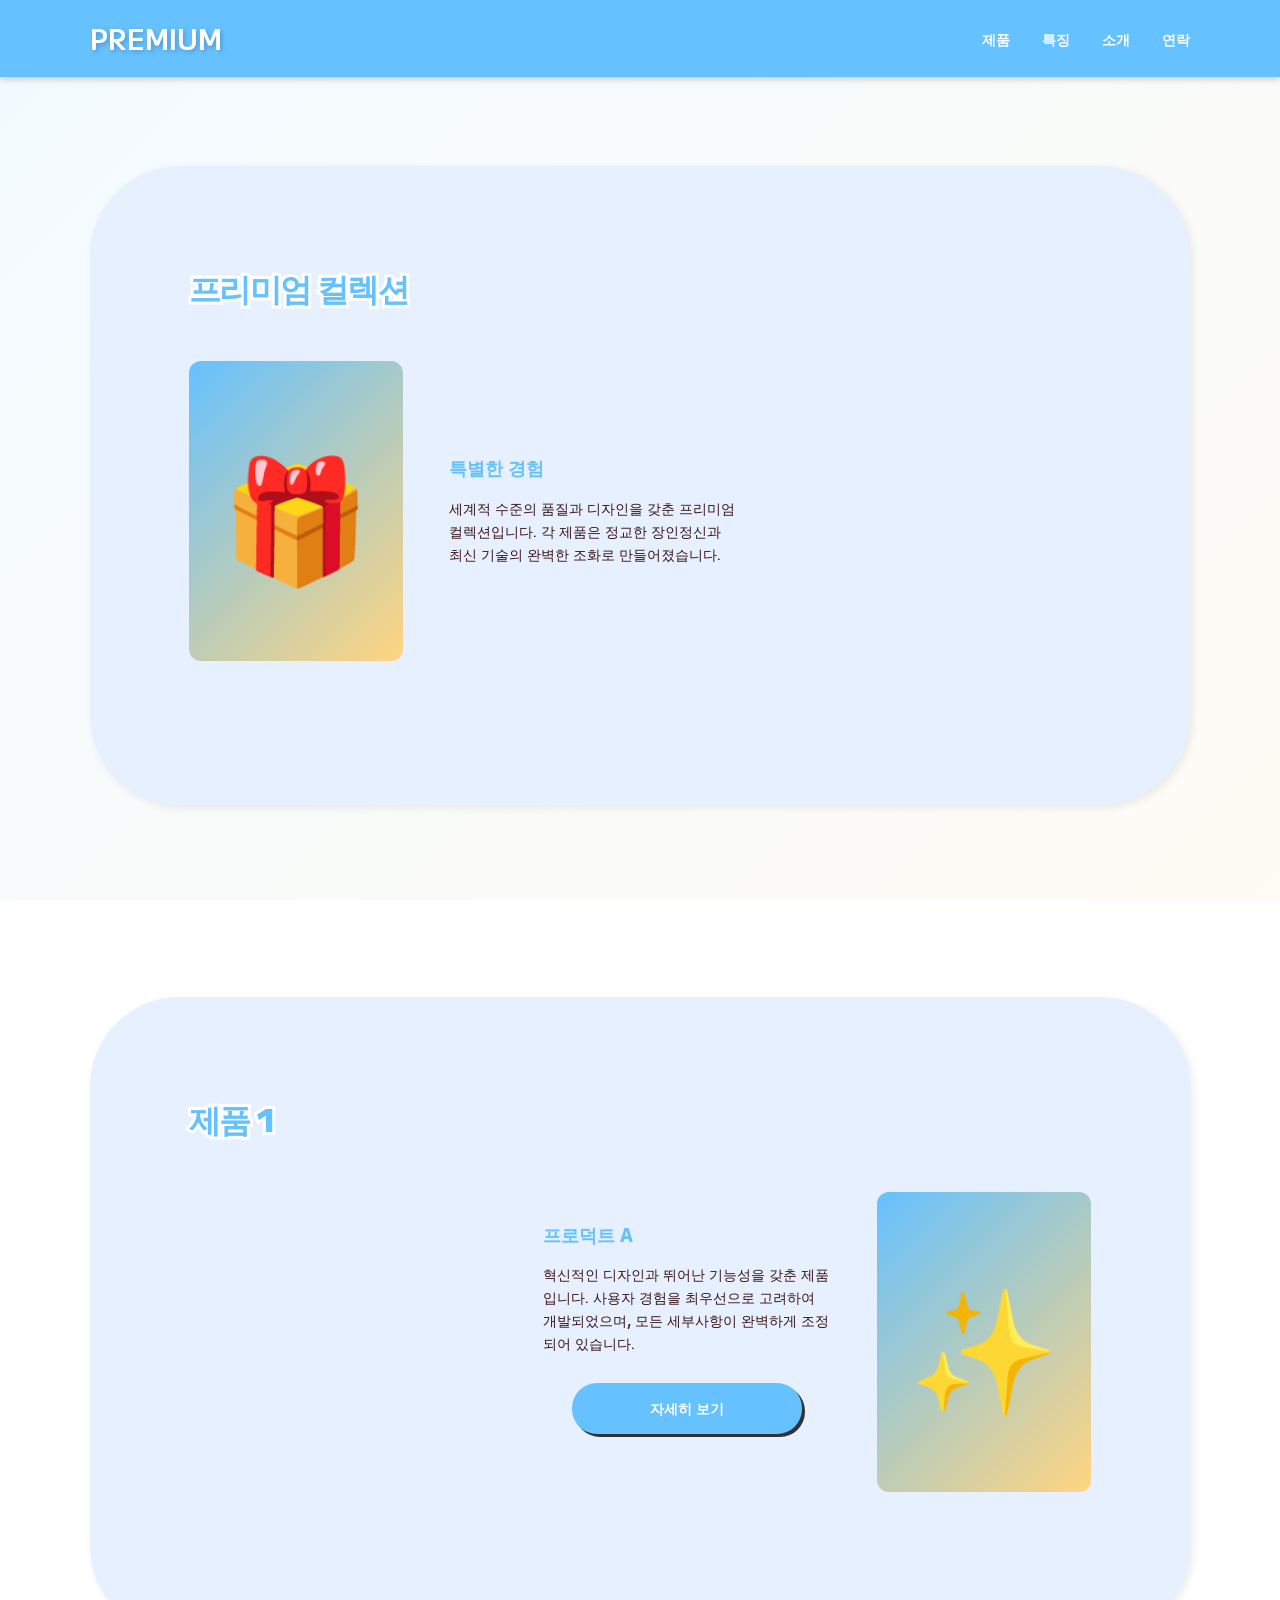
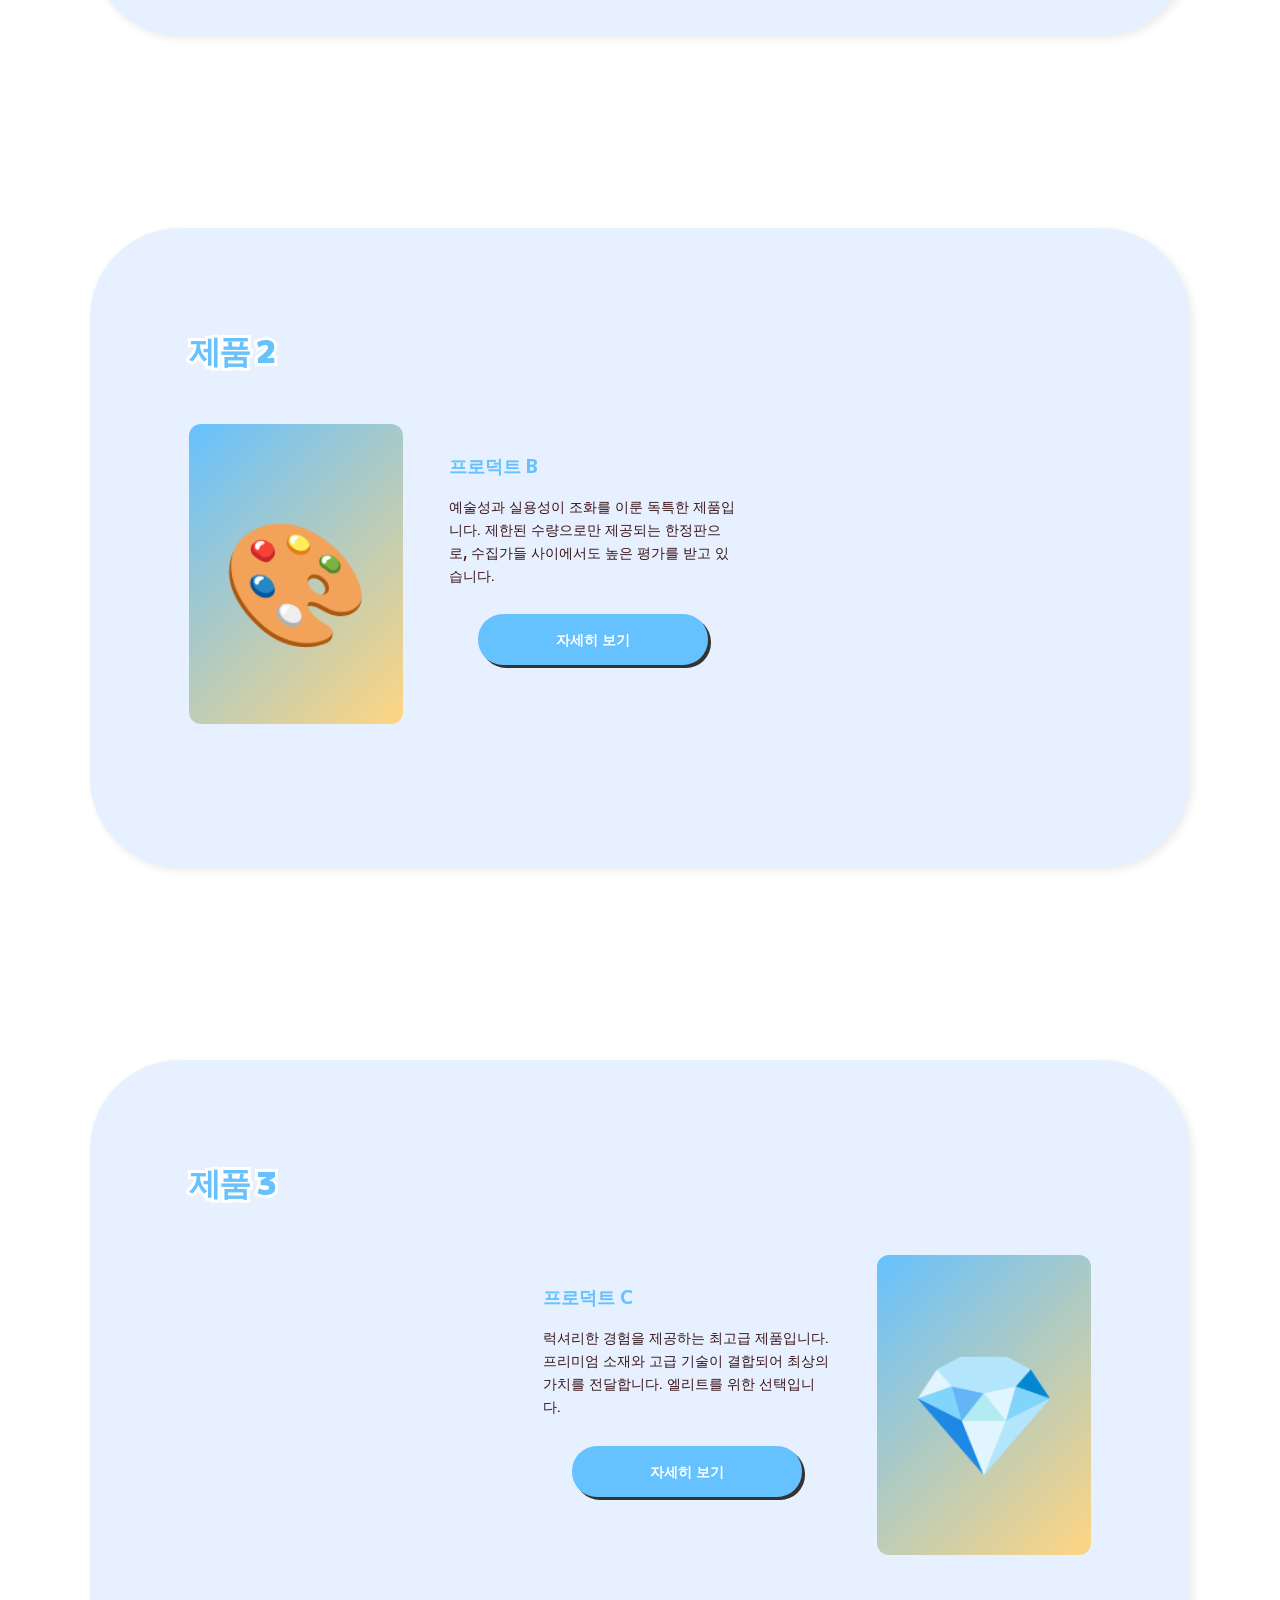
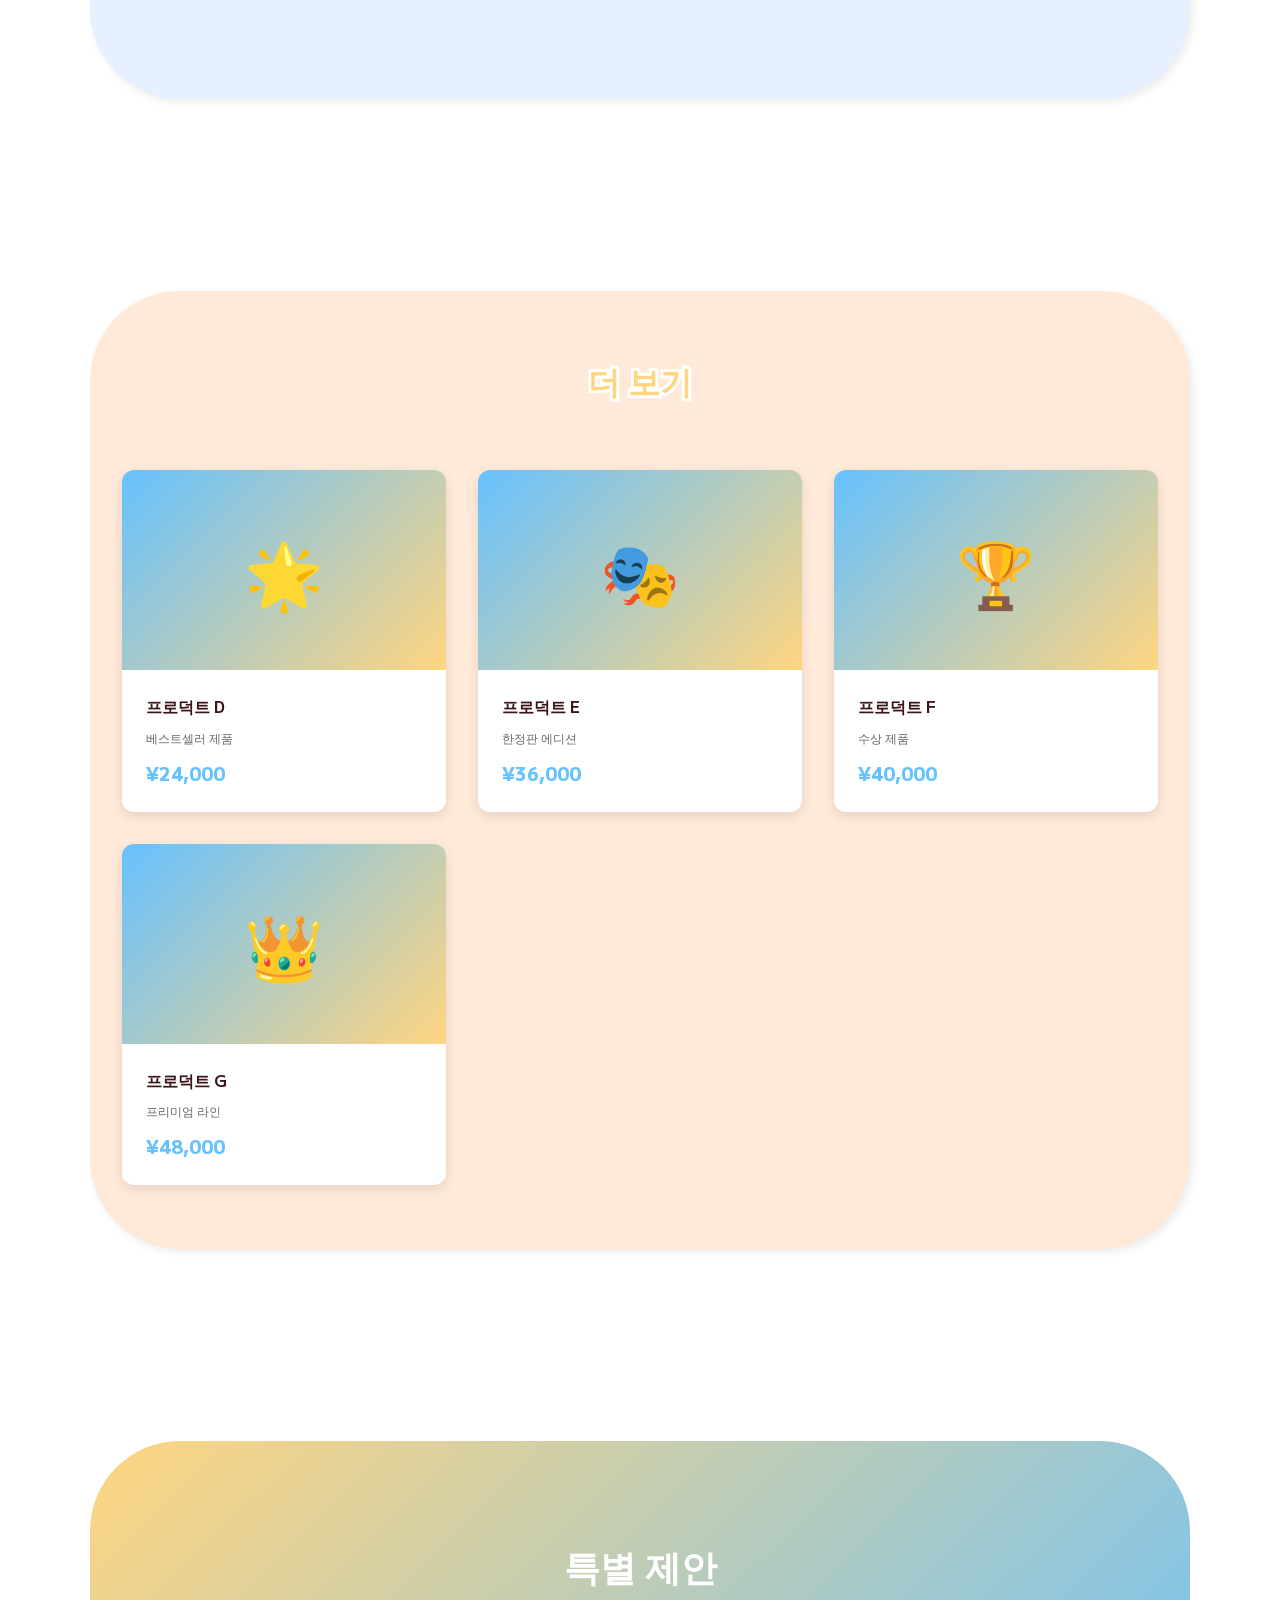
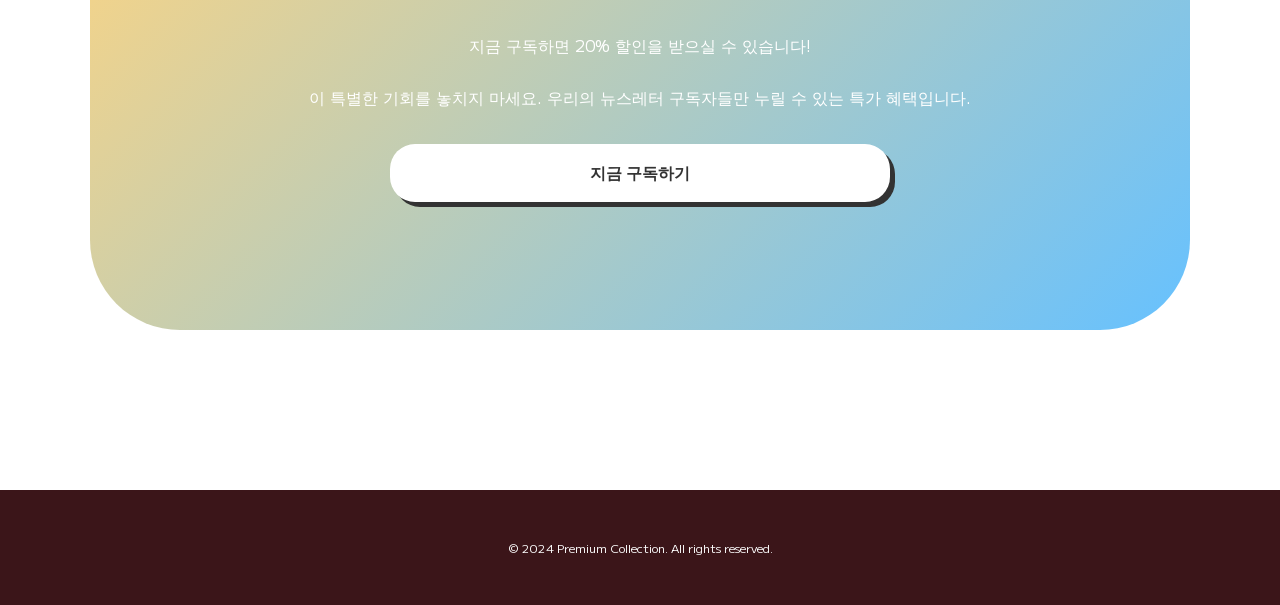
==== v2/index.html @ 31903957 "fix: v3" ====
<!doctype html>
<html lang="ko">
  <head>
    <meta charset="UTF-8" />
    <meta name="viewport" content="width=device-width, initial-scale=1.0" />
    <title>Premium Collection</title>
    <style>
      @import url("https://fonts.googleapis.com/css2?family=M+PLUS+1:wght@100..900&display=swap");

      * {
        box-sizing: border-box;
        margin: 0;
        padding: 0;
      }

      html {
        overflow-x: hidden;
      }

      body {
        font-family: "M PLUS 1", -apple-system, BlinkMacSystemFont, "Segoe UI",
          sans-serif;
        color: #3b1519;
        line-height: 1.6;
      }

      ul {
        margin: 0;
        padding: 0;
      }

      li {
        list-style-type: none;
      }

      a {
        text-decoration: none;
        color: inherit;
      }

      img {
        vertical-align: bottom;
        border: none;
        max-width: 100%;
      }

      h1,
      h2,
      h3,
      h4,
      h5,
      h6,
      p {
        margin: 0;
      }

      .sp_only {
        display: none;
      }

      .wrapper {
        text-align: center;
        position: relative;
        overflow: hidden;
      }

      .flex {
        display: flex;
      }

      .flex_reverse {
        flex-direction: row-reverse;
      }

      .flex_center {
        justify-content: center;
      }

      .flex_between {
        justify-content: space-between;
      }

      .flex_end {
        justify-content: flex-end;
      }

      .flex_middle {
        align-items: center;
      }

      .flex_bottom {
        align-items: flex-end;
      }

      .flex_column {
        flex-direction: column;
      }

      .fadeup {
        opacity: 0;
        transform: translateY(30px);
        transition: 300ms;
      }

      .fadeup.active {
        opacity: 1;
        transform: translateY(0);
      }

      /* Header */
      header {
        position: fixed;
        top: 0;
        left: 0;
        z-index: 10;
        width: 100%;
        background-color: #66c1ff;
        box-shadow: 0 3px 6px rgba(0, 0, 0, 0.16);
        padding: 1rem 2rem;
      }

      .header_container {
        max-width: 1100px;
        margin: 0 auto;
        display: flex;
        justify-content: space-between;
        align-items: center;
      }

      .header_logo {
        font-size: 28px;
        font-weight: 700;
        color: #fff;
        text-shadow: 2px 2px 4px rgba(0, 0, 0, 0.2);
      }

      .header_menu ul {
        display: flex;
        gap: 2rem;
      }

      .header_menu ul li a {
        color: #fff;
        font-size: 14px;
        font-weight: 600;
        transition: 0.3s;
      }

      .header_menu ul li a:hover {
        opacity: 0.8;
      }

      main {
        position: relative;
        margin-top: 70px;
      }

      main::before {
        content: "";
        position: fixed;
        top: 70px;
        left: 0;
        width: 100%;
        height: calc(100% - 70px);
        background: linear-gradient(135deg, rgba(102, 193, 255, 0.08) 0%, rgba(255, 213, 128, 0.08) 100%);
        z-index: -1;
      }

      /* Section Wrapper */
      .section_wrapper {
        padding: 6em 0;
      }

      .section_container {
        position: relative;
        width: 1100px;
        max-width: 96%;
        margin: 0 auto;
        background-color: #e6f0ff;
        box-shadow: 3px 3px 8px rgba(0, 0, 0, 0.08);
        border-radius: 90px;
      }

      .section_inner {
        position: relative;
        z-index: 2;
        width: 82%;
        margin: 0 auto;
        padding: 6em 0;
      }

      .section_title_text h2 {
        position: relative;
        z-index: 2;
        font-size: 44px;
        font-weight: 900;
        letter-spacing: -0.05em;
        color: #66c1ff;
        -webkit-text-stroke-width: 6px;
        -webkit-text-stroke-color: #fff;
        paint-order: stroke;
        margin-bottom: 1.5em;
      }

      .product_block {
        margin-bottom: 3em;
        display: flex;
        align-items: center;
        gap: 2em;
      }

      .product_block.flex_reverse {
        flex-direction: row-reverse;
      }

      .product_img {
        max-width: 60%;
        flex-shrink: 0;
      }

      .product_img img {
        width: 100%;
        height: auto;
        border-radius: 12px;
        background: linear-gradient(135deg, #66c1ff, #ffd580);
        padding: 2rem;
      }

      .product_text {
        position: relative;
        width: 320px;
        max-width: 35%;
        padding: 0 1em;
        font-size: 14px;
        font-weight: 500;
        line-height: 1.64em;
        text-align: left;
      }

      .product_text h5 {
        margin-bottom: 1em;
        font-size: 18px;
        font-weight: 800;
        color: #66c1ff;
      }

      .link_btn {
        position: relative;
        width: 300px;
        max-width: 80%;
        margin: 2em auto;
      }

      .link_btn::before {
        content: "";
        position: absolute;
        top: 0;
        left: 0;
        width: 100%;
        height: 100%;
        background-color: #333;
        border-radius: 25px;
        transform: translate(3px, 3px);
        z-index: -1;
      }

      .link_btn a {
        position: relative;
        display: flex;
        justify-content: center;
        align-items: center;
        background-color: #66c1ff;
        border-radius: 25px;
        transition: 200ms;
        padding: 1em 2em;
        color: #fff;
        font-weight: 600;
      }

      .link_btn a:hover {
        transform: translate(3px, 3px);
      }

      /* Special Section */
      .special_container {
        position: relative;
        z-index: 2;
        width: 1100px;
        max-width: 96%;
        margin: 0 auto;
        padding: 6em 2em;
        background: linear-gradient(135deg, #ffd580, #66c1ff);
        border-radius: 90px;
        color: #fff;
        text-align: center;
      }

      .special_container h3 {
        font-size: 36px;
        font-weight: 900;
        margin-bottom: 1em;
      }

      .special_container p {
        font-size: 16px;
        margin-bottom: 1.5em;
        line-height: 1.8;
      }

      .bottom_btn {
        position: relative;
        width: 500px;
        max-width: 80%;
        margin: 2em auto;
      }

      .bottom_btn::before {
        content: "";
        position: absolute;
        top: 0;
        left: 0;
        width: 100%;
        height: 100%;
        background-color: #333;
        border-radius: 25px;
        transform: translate(5px, 5px);
        z-index: -1;
      }

      .bottom_btn a {
        display: flex;
        justify-content: center;
        align-items: center;
        background-color: #fff;
        border-radius: 25px;
        transition: 200ms;
        padding: 1em 2em;
        color: #333;
        font-weight: 600;
      }

      .bottom_btn a:hover {
        transform: translate(5px, 5px);
      }

      /* Grid Product Section */
      .product_grid_container {
        width: 1100px;
        max-width: 96%;
        margin: 0 auto;
        background-color: #ffe9d9;
        box-shadow: 3px 3px 8px rgba(0, 0, 0, 0.08);
        border-radius: 90px;
        padding: 4em 2em;
      }

      .product_grid_title {
        font-size: 44px;
        font-weight: 900;
        color: #ffd580;
        -webkit-text-stroke-width: 6px;
        -webkit-text-stroke-color: #fff;
        paint-order: stroke;
        margin-bottom: 2em;
        text-align: center;
      }

      .product_grid {
        display: grid;
        grid-template-columns: repeat(auto-fit, minmax(280px, 1fr));
        gap: 2em;
      }

      .product_card {
        background: #fff;
        border-radius: 12px;
        overflow: hidden;
        box-shadow: 0 4px 12px rgba(0, 0, 0, 0.1);
        transition: transform 0.3s;
      }

      .product_card:hover {
        transform: translateY(-8px);
      }

      .product_card_image {
        width: 100%;
        height: 200px;
        background: linear-gradient(135deg, #66c1ff, #ffd580);
        display: flex;
        align-items: center;
        justify-content: center;
        font-size: 64px;
      }

      .product_card_info {
        padding: 1.5em;
      }

      .product_card_name {
        font-size: 16px;
        font-weight: 700;
        margin-bottom: 0.5em;
        color: #3b1519;
      }

      .product_card_desc {
        font-size: 12px;
        color: #666;
        margin-bottom: 1em;
      }

      .product_card_price {
        font-size: 18px;
        font-weight: 800;
        color: #66c1ff;
      }

      /* Footer */
      footer {
        background-color: #3b1519;
        color: #fff;
        padding: 3em 2em;
        margin-top: 4em;
      }

      .footer_content {
        max-width: 1100px;
        margin: 0 auto;
        text-align: center;
        font-size: 12px;
      }

      /* Responsive */
      @media screen and (max-width: 1420px) {
        .section_title_text h2 {
          font-size: 32px;
        }

        .product_grid_title {
          font-size: 32px;
        }
      }

      @media screen and (max-width: 767px) {
        .pc_only {
          display: none !important;
        }

        .sp_only {
          display: block !important;
        }

        header {
          padding: 1rem;
        }

        .header_menu ul {
          gap: 1rem;
          font-size: 12px;
        }

        main {
          margin-top: 60px;
        }

        main::before {
          top: 60px;
          height: calc(100% - 60px);
        }

        .section_wrapper {
          padding: 3em 0;
        }

        .section_container,
        .product_grid_container,
        .special_container {
          width: 98%;
          padding: 3em 1.5em;
          border-radius: 40px;
        }

        .section_inner {
          width: 90%;
          padding: 3em 0;
        }

        .section_title_text h2,
        .product_grid_title {
          font-size: 24px;
          -webkit-text-stroke-width: 3px;
        }

        .product_block {
          flex-direction: column;
          gap: 1.5em;
        }

        .product_block.flex_reverse {
          flex-direction: column;
        }

        .product_img {
          max-width: 100%;
        }

        .product_text {
          width: 100%;
          max-width: 100%;
          padding: 0;
          text-align: center;
        }

        .link_btn,
        .bottom_btn {
          width: 100%;
          max-width: 100%;
        }

        .product_grid {
          grid-template-columns: repeat(2, 1fr);
          gap: 1em;
        }

        .product_card_image {
          height: 120px;
          font-size: 40px;
        }

        .special_container {
          padding: 3em 1.5em;
        }

        .special_container h3 {
          font-size: 24px;
        }

        .special_container p {
          font-size: 14px;
        }
      }

      @media screen and (max-width: 480px) {
        .product_grid {
          grid-template-columns: 1fr;
        }

        .header_menu {
          display: none;
        }

        .section_container,
        .product_grid_container,
        .special_container {
          border-radius: 30px;
        }

        .link_btn a,
        .bottom_btn a {
          padding: 0.8em 1.5em;
          font-size: 14px;
        }
      }
    </style>
  </head>
  <body>
    <!-- Header -->
    <header>
      <div class="header_container">
        <div class="header_logo">PREMIUM</div>
        <nav class="header_menu pc_only">
          <ul>
            <li><a href="#products">제품</a></li>
            <li><a href="#features">특징</a></li>
            <li><a href="#about">소개</a></li>
            <li><a href="#contact">연락</a></li>
          </ul>
        </nav>
      </div>
    </header>

    <main role="main">
      <!-- Section 1 -->
      <section class="section_wrapper">
        <div class="section_container">
          <div class="section_inner">
            <div class="section_title_text">
              <h2>프리미엄 컬렉션</h2>
            </div>
            <div class="product_block flex">
              <div class="product_img">
                <div style="background: linear-gradient(135deg, #66c1ff, #ffd580); border-radius: 12px; padding: 2rem; height: 300px; display: flex; align-items: center; justify-content: center; font-size: 120px;">
                  🎁
                </div>
              </div>
              <div class="product_text">
                <h5>특별한 경험</h5>
                <p>세계적 수준의 품질과 디자인을 갖춘 프리미엄 컬렉션입니다. 각 제품은 정교한 장인정신과 최신 기술의 완벽한 조화로 만들어졌습니다.</p>
              </div>
            </div>
          </div>
        </div>
      </section>

      <!-- Section 2 -->
      <section class="section_wrapper">
        <div class="section_container">
          <div class="section_inner">
            <div class="section_title_text">
              <h2>제품 1</h2>
            </div>
            <div class="product_block flex_reverse">
              <div class="product_img">
                <div style="background: linear-gradient(135deg, #66c1ff, #ffd580); border-radius: 12px; padding: 2rem; height: 300px; display: flex; align-items: center; justify-content: center; font-size: 120px;">
                  ✨
                </div>
              </div>
              <div class="product_text">
                <h5>프로덕트 A</h5>
                <p>혁신적인 디자인과 뛰어난 기능성을 갖춘 제품입니다. 사용자 경험을 최우선으로 고려하여 개발되었으며, 모든 세부사항이 완벽하게 조정되어 있습니다.</p>
                <div class="link_btn">
                  <a href="#"><span>자세히 보기</span></a>
                </div>
              </div>
            </div>
          </div>
        </div>
      </section>

      <!-- Section 3 -->
      <section class="section_wrapper">
        <div class="section_container">
          <div class="section_inner">
            <div class="section_title_text">
              <h2>제품 2</h2>
            </div>
            <div class="product_block flex">
              <div class="product_img">
                <div style="background: linear-gradient(135deg, #66c1ff, #ffd580); border-radius: 12px; padding: 2rem; height: 300px; display: flex; align-items: center; justify-content: center; font-size: 120px;">
                  🎨
                </div>
              </div>
              <div class="product_text">
                <h5>프로덕트 B</h5>
                <p>예술성과 실용성이 조화를 이룬 독특한 제품입니다. 제한된 수량으로만 제공되는 한정판으로, 수집가들 사이에서도 높은 평가를 받고 있습니다.</p>
                <div class="link_btn">
                  <a href="#"><span>자세히 보기</span></a>
                </div>
              </div>
            </div>
          </div>
        </div>
      </section>

      <!-- Section 4 -->
      <section class="section_wrapper">
        <div class="section_container">
          <div class="section_inner">
            <div class="section_title_text">
              <h2>제품 3</h2>
            </div>
            <div class="product_block flex_reverse">
              <div class="product_img">
                <div style="background: linear-gradient(135deg, #66c1ff, #ffd580); border-radius: 12px; padding: 2rem; height: 300px; display: flex; align-items: center; justify-content: center; font-size: 120px;">
                  💎
                </div>
              </div>
              <div class="product_text">
                <h5>프로덕트 C</h5>
                <p>럭셔리한 경험을 제공하는 최고급 제품입니다. 프리미엄 소재와 고급 기술이 결합되어 최상의 가치를 전달합니다. 엘리트를 위한 선택입니다.</p>
                <div class="link_btn">
                  <a href="#"><span>자세히 보기</span></a>
                </div>
              </div>
            </div>
          </div>
        </div>
      </section>

      <!-- Product Grid Section -->
      <section class="section_wrapper">
        <div class="product_grid_container">
          <h2 class="product_grid_title">더 보기</h2>
          <div class="product_grid">
            <div class="product_card">
              <div class="product_card_image">🌟</div>
              <div class="product_card_info">
                <div class="product_card_name">프로덕트 D</div>
                <div class="product_card_desc">베스트셀러 제품</div>
                <div class="product_card_price">¥24,000</div>
              </div>
            </div>
            <div class="product_card">
              <div class="product_card_image">🎭</div>
              <div class="product_card_info">
                <div class="product_card_name">프로덕트 E</div>
                <div class="product_card_desc">한정판 에디션</div>
                <div class="product_card_price">¥36,000</div>
              </div>
            </div>
            <div class="product_card">
              <div class="product_card_image">🏆</div>
              <div class="product_card_info">
                <div class="product_card_name">프로덕트 F</div>
                <div class="product_card_desc">수상 제품</div>
                <div class="product_card_price">¥40,000</div>
              </div>
            </div>
            <div class="product_card">
              <div class="product_card_image">👑</div>
              <div class="product_card_info">
                <div class="product_card_name">프로덕트 G</div>
                <div class="product_card_desc">프리미엄 라인</div>
                <div class="product_card_price">¥48,000</div>
              </div>
            </div>
          </div>
        </div>
      </section>

      <!-- Special Section -->
      <section class="section_wrapper">
        <div class="special_container">
          <h3>특별 제안</h3>
          <p>지금 구독하면 20% 할인을 받으실 수 있습니다!</p>
          <p>이 특별한 기회를 놓치지 마세요. 우리의 뉴스레터 구독자들만 누릴 수 있는 특가 혜택입니다.</p>
          <div class="bottom_btn">
            <a href="#"><span>지금 구독하기</span></a>
          </div>
        </div>
      </section>
    </main>

    <!-- Footer -->
    <footer>
      <div class="footer_content">
        <p>&copy; 2024 Premium Collection. All rights reserved.</p>
      </div>
    </footer>
  </body>
</html>
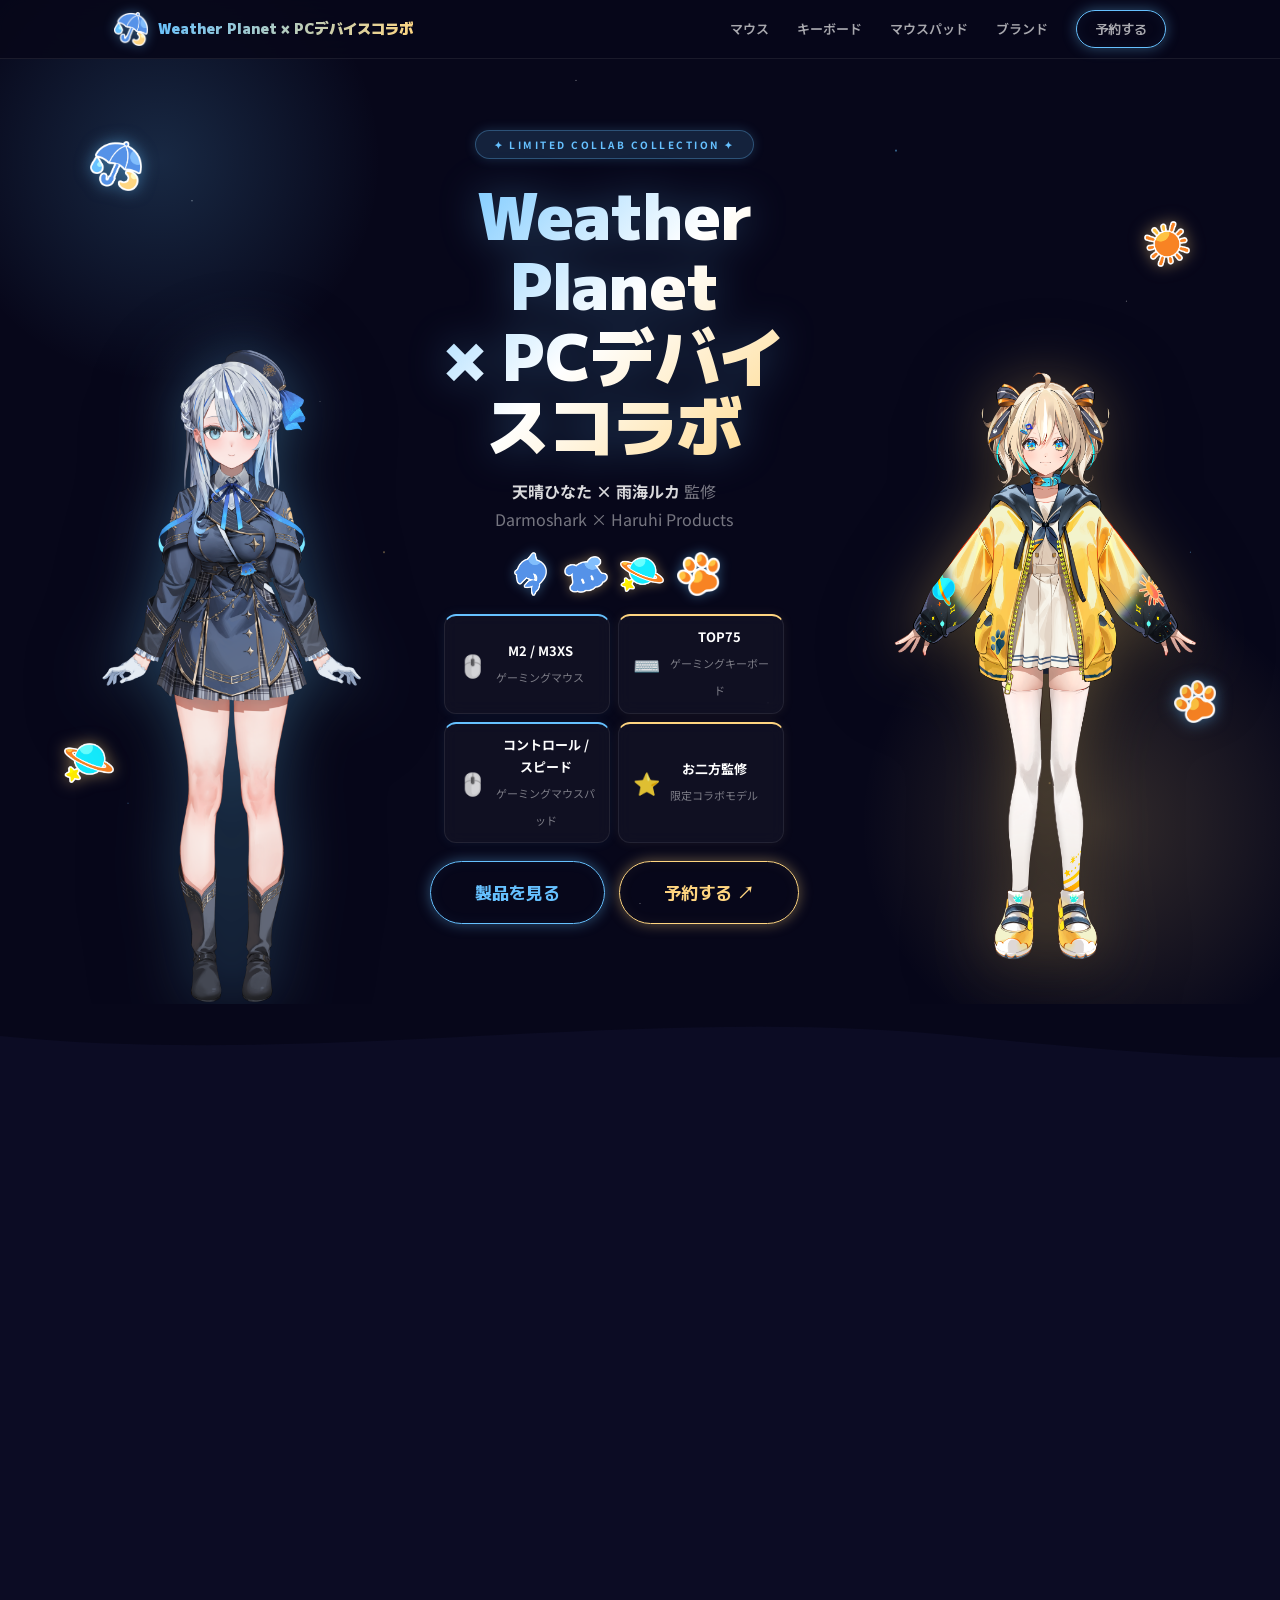
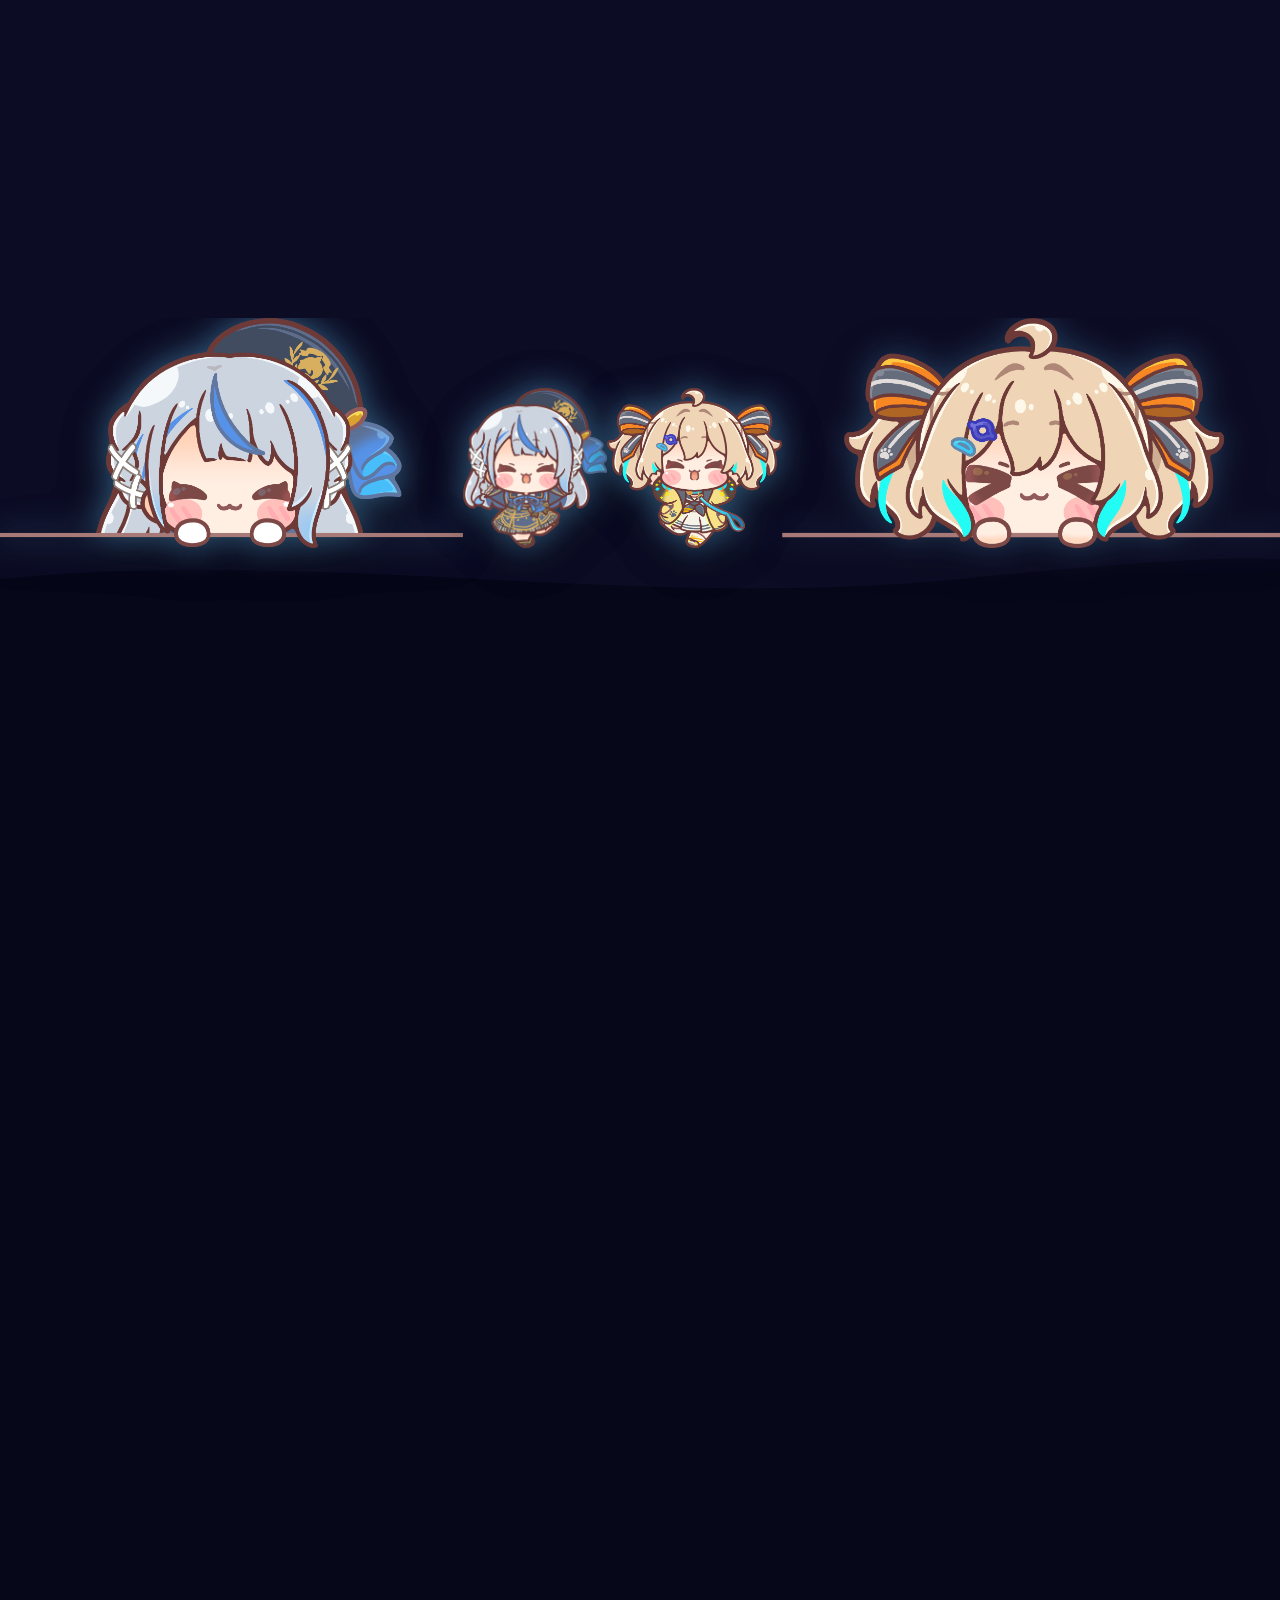
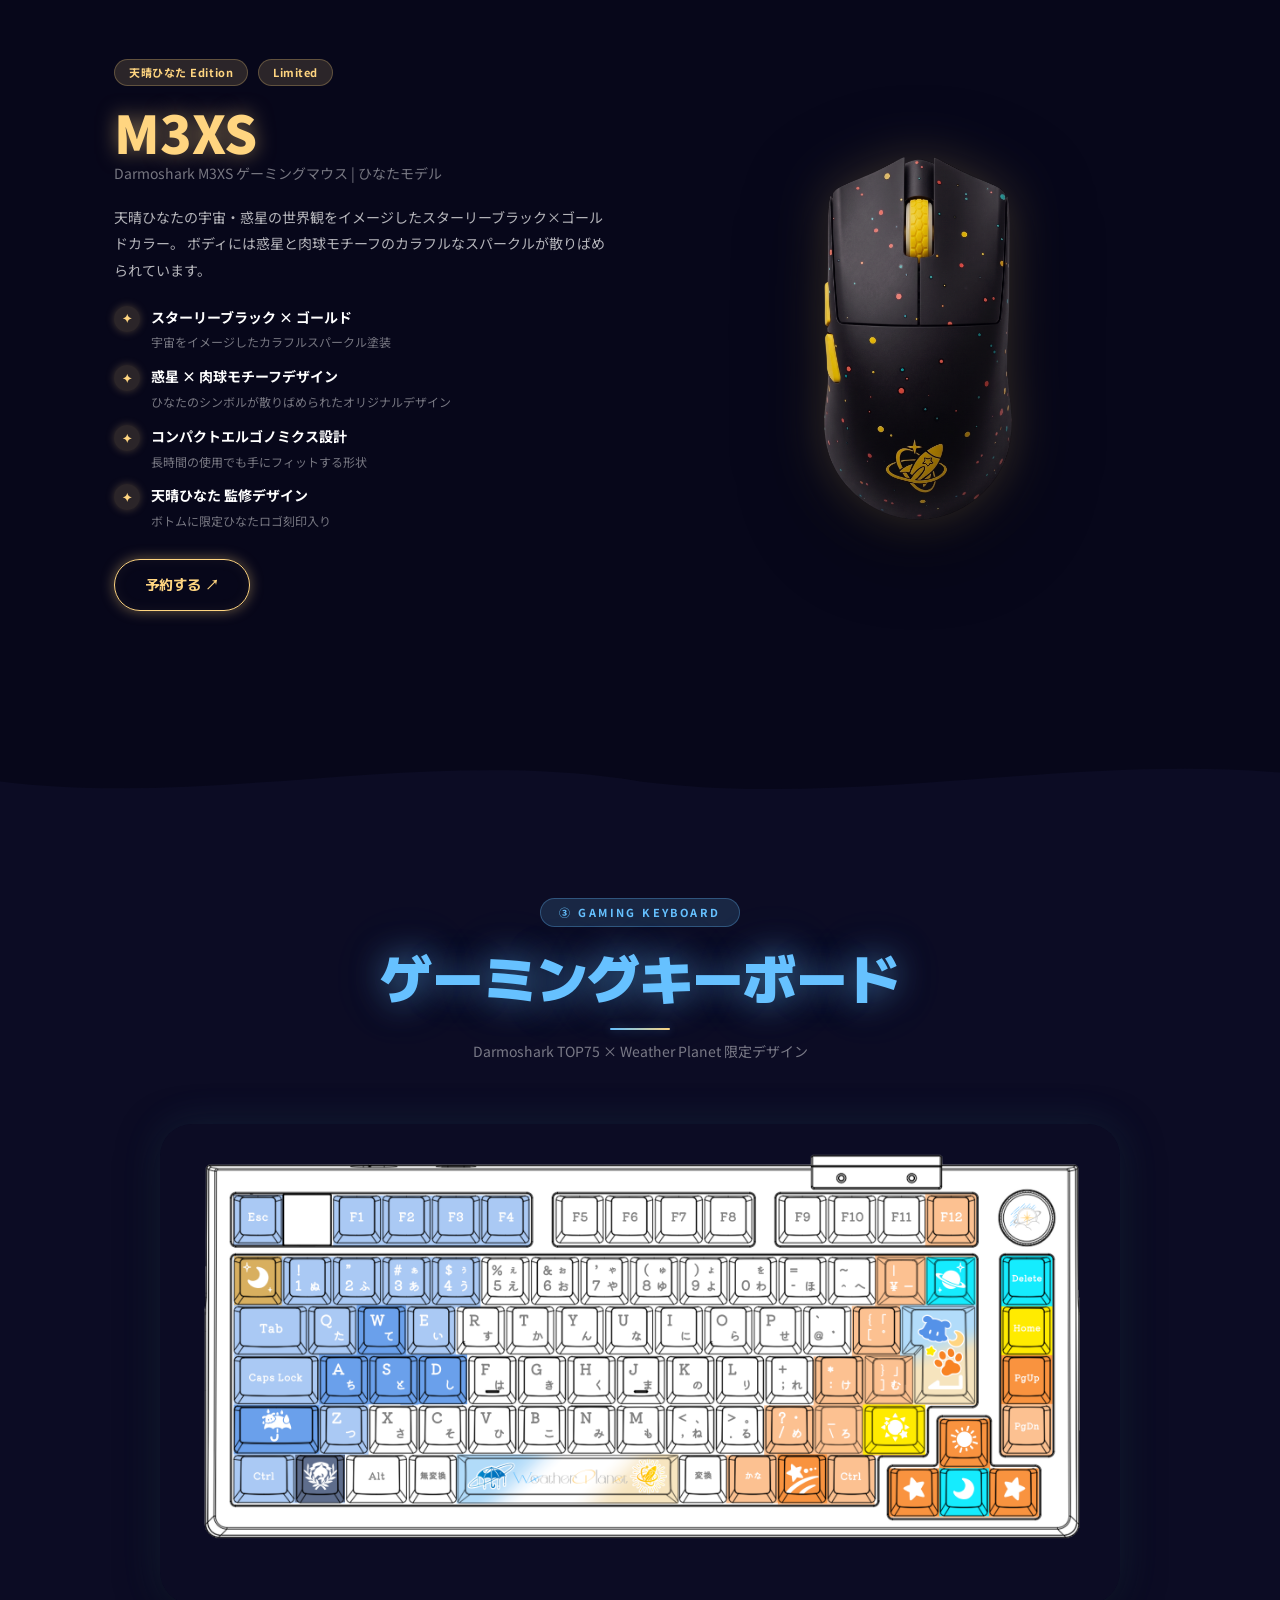
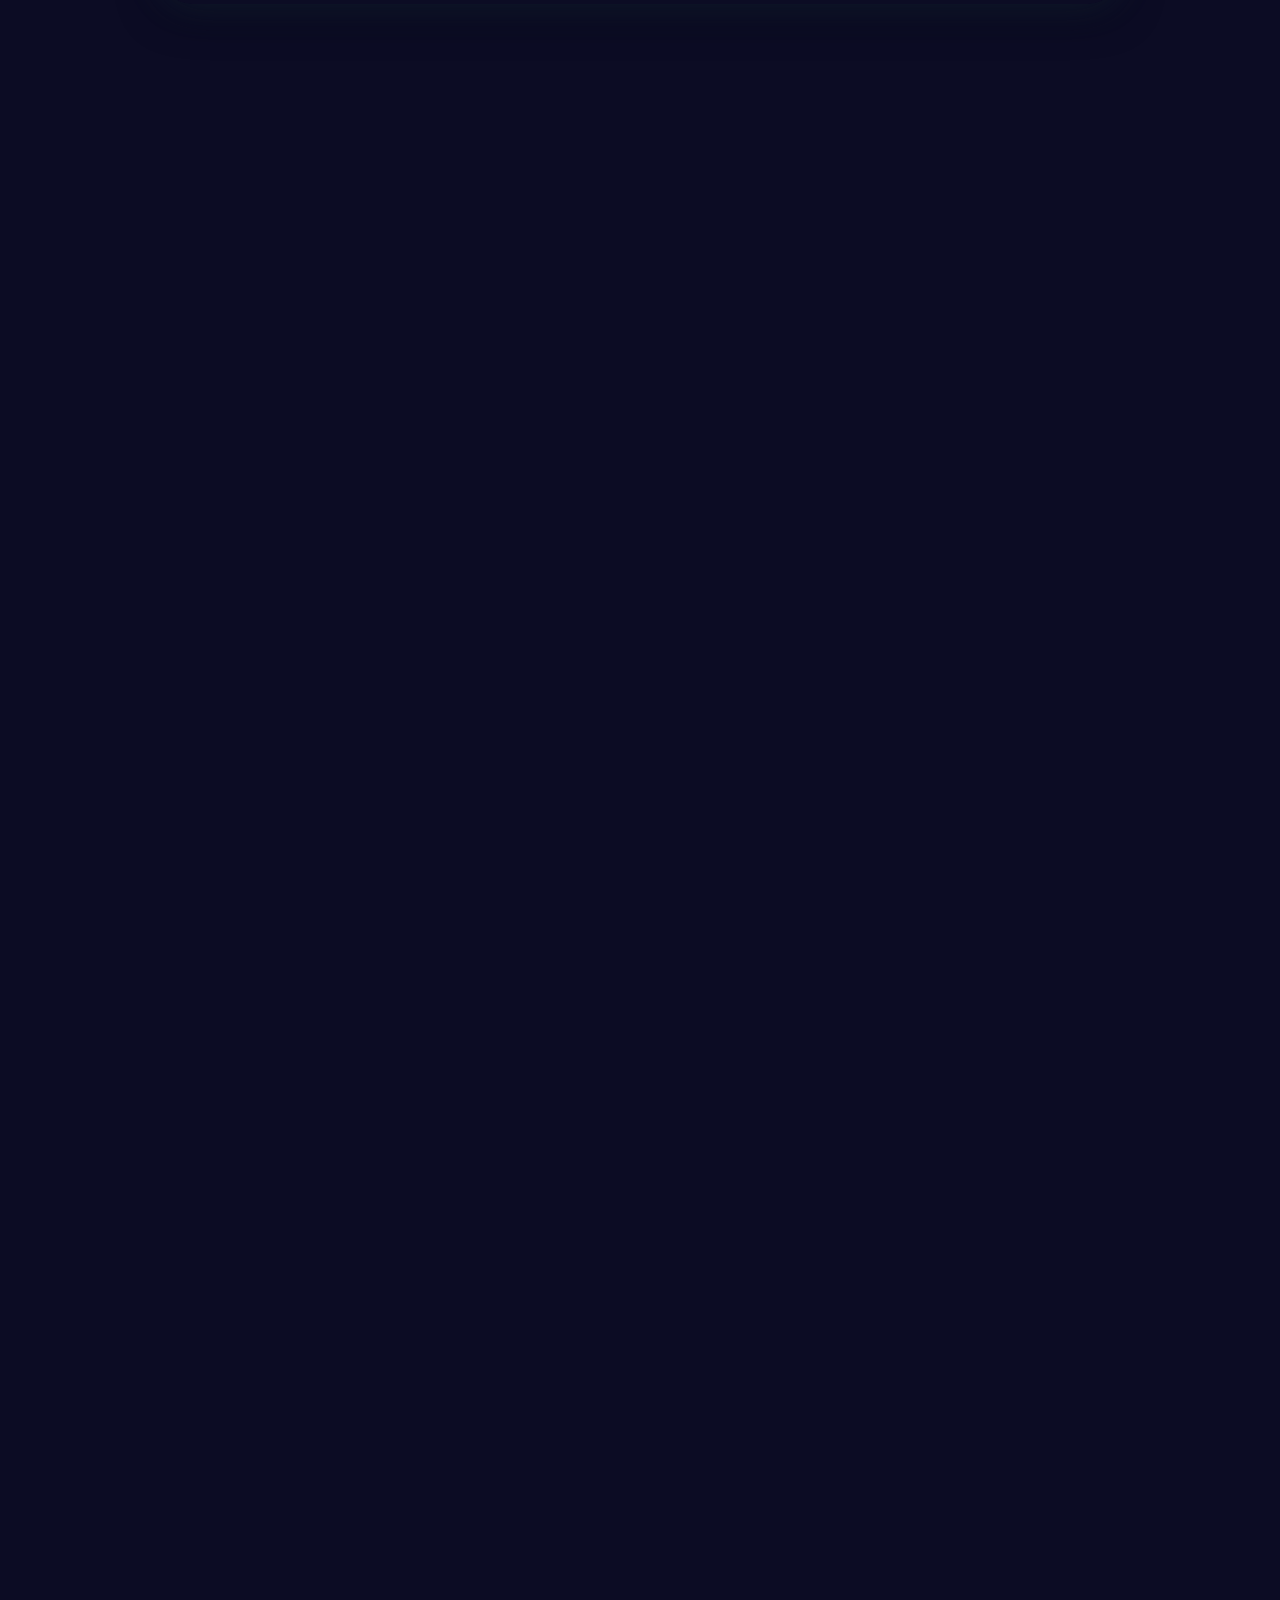
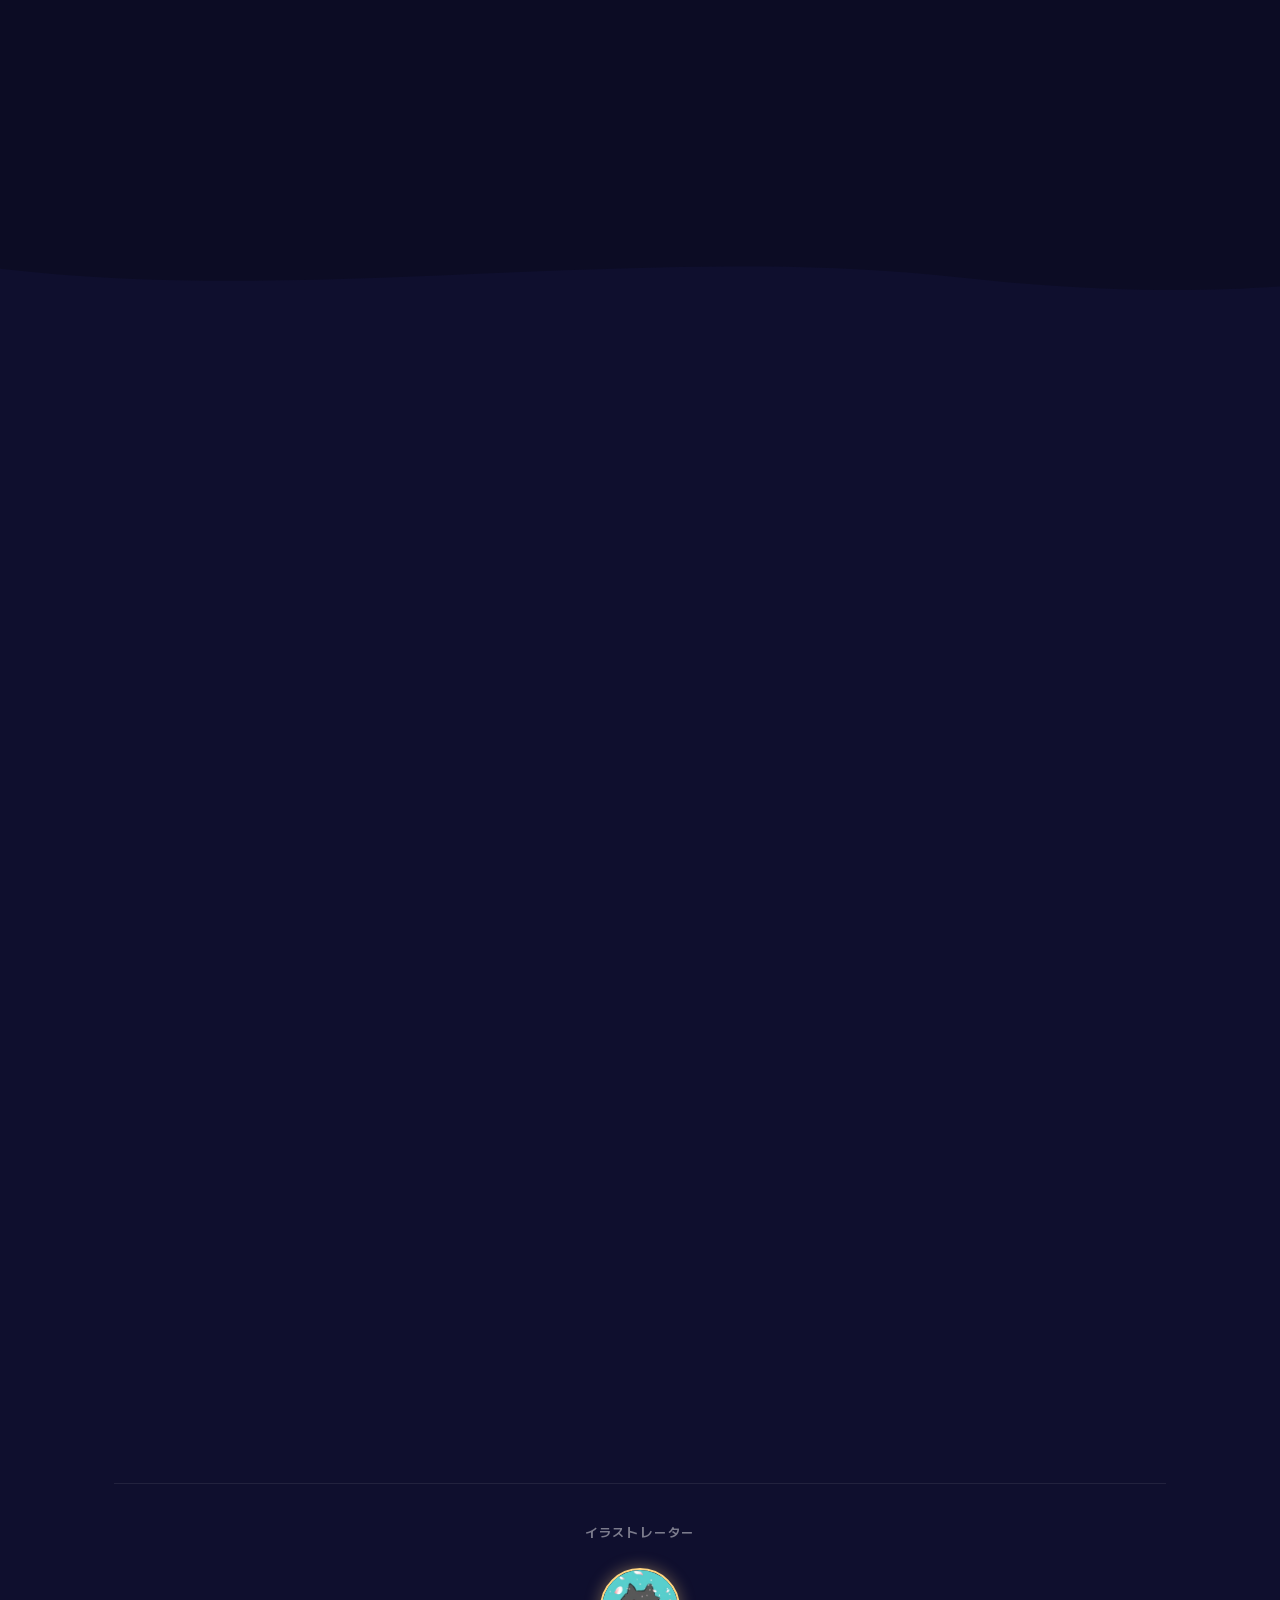
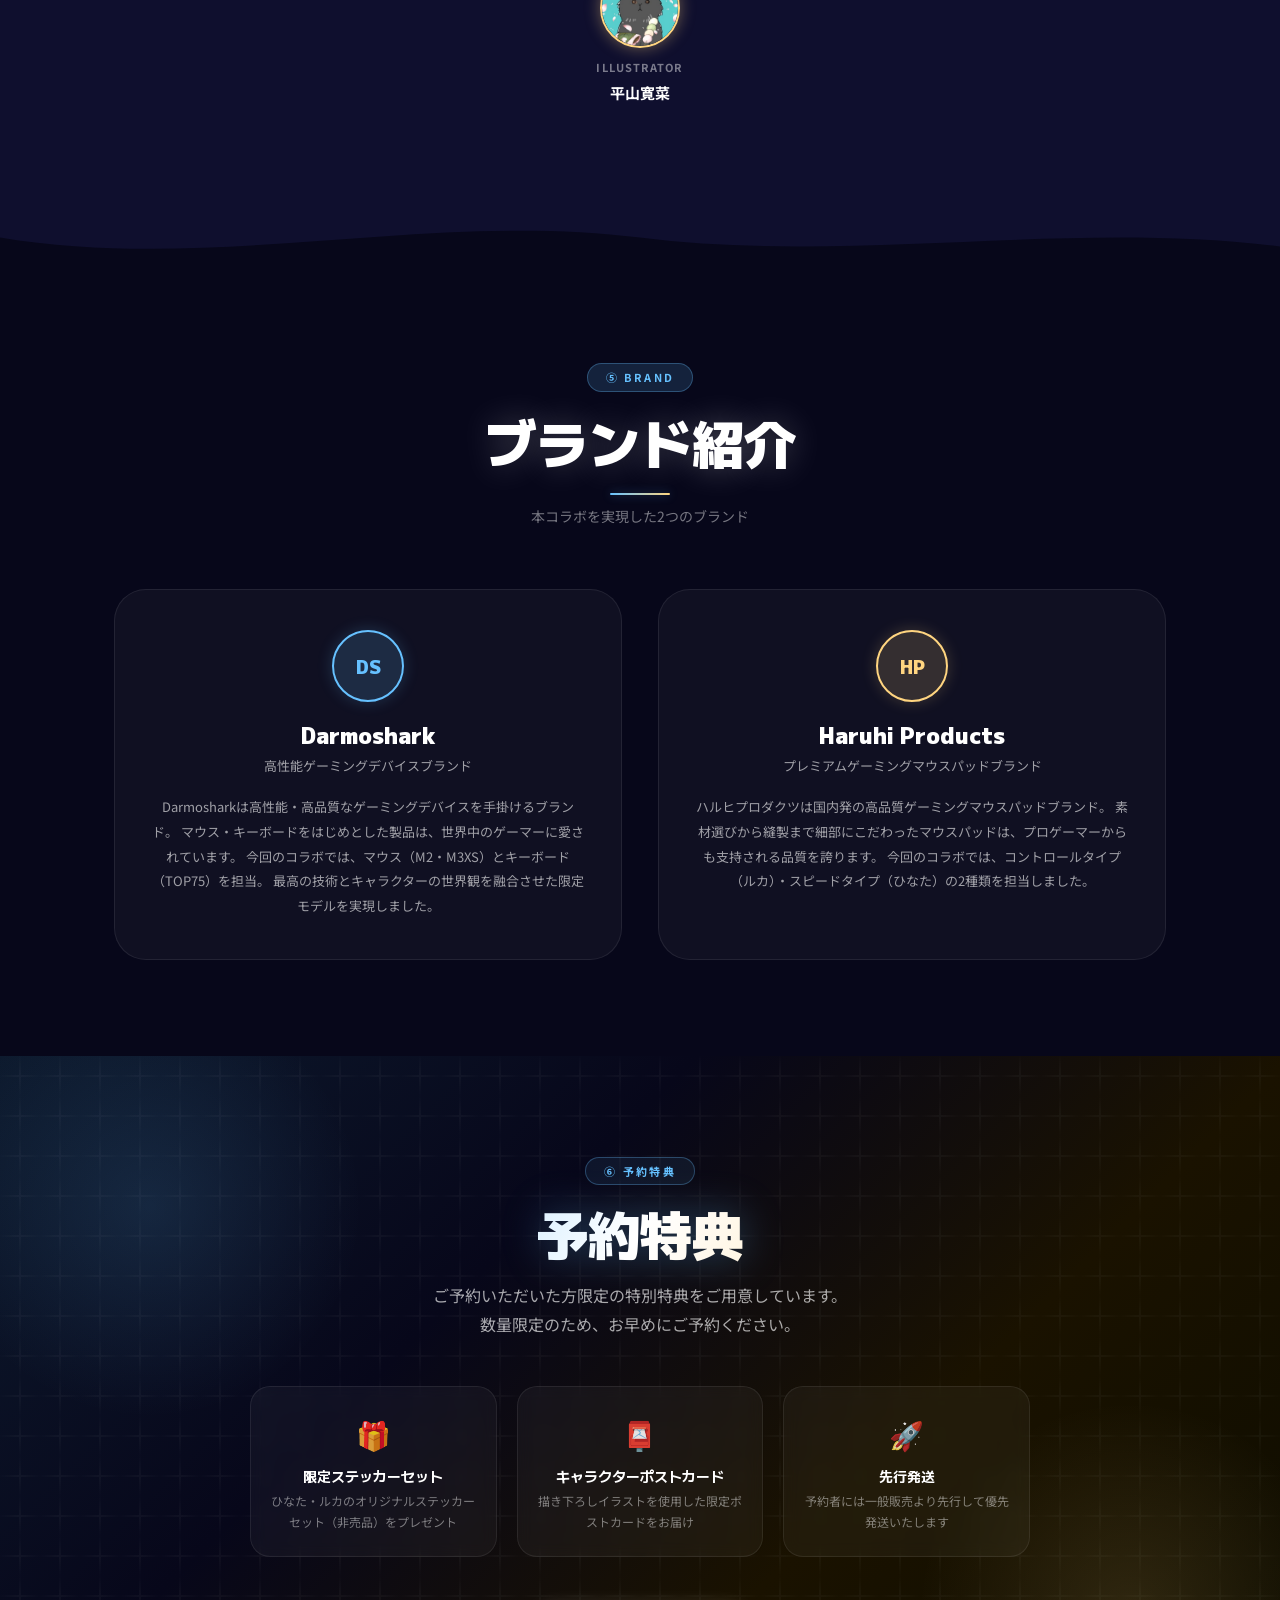
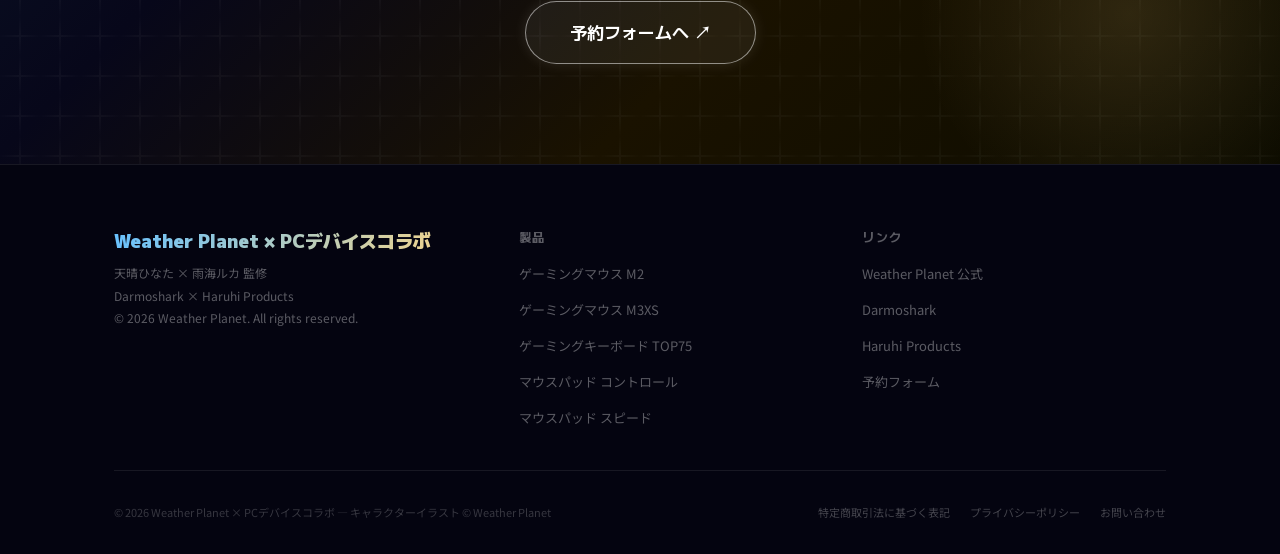
==== commit 2499fc0a: "fix: 파일변경" ====
--- a/v2/index.html
+++ b/v2/index.html
@@ -1,742 +1,1095 @@
 <!doctype html>
-<html lang="ko">
-  <head>
-    <meta charset="UTF-8" />
-    <meta name="viewport" content="width=device-width, initial-scale=1.0" />
-    <title>Premium Collection</title>
-    <style>
-      @import url("https://fonts.googleapis.com/css2?family=M+PLUS+1:wght@100..900&display=swap");
-
-      * {
-        box-sizing: border-box;
-        margin: 0;
-        padding: 0;
-      }
-
-      html {
-        overflow-x: hidden;
-      }
-
-      body {
-        font-family: "M PLUS 1", -apple-system, BlinkMacSystemFont, "Segoe UI",
-          sans-serif;
-        color: #3b1519;
-        line-height: 1.6;
-      }
-
-      ul {
-        margin: 0;
-        padding: 0;
-      }
-
-      li {
-        list-style-type: none;
-      }
-
-      a {
-        text-decoration: none;
-        color: inherit;
-      }
-
-      img {
-        vertical-align: bottom;
-        border: none;
-        max-width: 100%;
-      }
-
-      h1,
-      h2,
-      h3,
-      h4,
-      h5,
-      h6,
-      p {
-        margin: 0;
-      }
-
-      .sp_only {
-        display: none;
-      }
-
-      .wrapper {
-        text-align: center;
-        position: relative;
-        overflow: hidden;
-      }
-
-      .flex {
-        display: flex;
-      }
-
-      .flex_reverse {
-        flex-direction: row-reverse;
-      }
-
-      .flex_center {
-        justify-content: center;
-      }
-
-      .flex_between {
-        justify-content: space-between;
-      }
-
-      .flex_end {
-        justify-content: flex-end;
-      }
-
-      .flex_middle {
-        align-items: center;
-      }
-
-      .flex_bottom {
-        align-items: flex-end;
-      }
-
-      .flex_column {
-        flex-direction: column;
-      }
-
-      .fadeup {
-        opacity: 0;
-        transform: translateY(30px);
-        transition: 300ms;
-      }
-
-      .fadeup.active {
-        opacity: 1;
-        transform: translateY(0);
-      }
-
-      /* Header */
-      header {
-        position: fixed;
-        top: 0;
-        left: 0;
-        z-index: 10;
-        width: 100%;
-        background-color: #66c1ff;
-        box-shadow: 0 3px 6px rgba(0, 0, 0, 0.16);
-        padding: 1rem 2rem;
-      }
-
-      .header_container {
-        max-width: 1100px;
-        margin: 0 auto;
-        display: flex;
-        justify-content: space-between;
-        align-items: center;
-      }
-
-      .header_logo {
-        font-size: 28px;
-        font-weight: 700;
-        color: #fff;
-        text-shadow: 2px 2px 4px rgba(0, 0, 0, 0.2);
-      }
-
-      .header_menu ul {
-        display: flex;
-        gap: 2rem;
-      }
-
-      .header_menu ul li a {
-        color: #fff;
-        font-size: 14px;
-        font-weight: 600;
-        transition: 0.3s;
-      }
-
-      .header_menu ul li a:hover {
-        opacity: 0.8;
-      }
-
-      main {
-        position: relative;
-        margin-top: 70px;
-      }
-
-      main::before {
-        content: "";
-        position: fixed;
-        top: 70px;
-        left: 0;
-        width: 100%;
-        height: calc(100% - 70px);
-        background: linear-gradient(135deg, rgba(102, 193, 255, 0.08) 0%, rgba(255, 213, 128, 0.08) 100%);
-        z-index: -1;
-      }
-
-      /* Section Wrapper */
-      .section_wrapper {
-        padding: 6em 0;
-      }
-
-      .section_container {
-        position: relative;
-        width: 1100px;
-        max-width: 96%;
-        margin: 0 auto;
-        background-color: #e6f0ff;
-        box-shadow: 3px 3px 8px rgba(0, 0, 0, 0.08);
-        border-radius: 90px;
-      }
-
-      .section_inner {
-        position: relative;
-        z-index: 2;
-        width: 82%;
-        margin: 0 auto;
-        padding: 6em 0;
-      }
-
-      .section_title_text h2 {
-        position: relative;
-        z-index: 2;
-        font-size: 44px;
-        font-weight: 900;
-        letter-spacing: -0.05em;
-        color: #66c1ff;
-        -webkit-text-stroke-width: 6px;
-        -webkit-text-stroke-color: #fff;
-        paint-order: stroke;
-        margin-bottom: 1.5em;
-      }
-
-      .product_block {
-        margin-bottom: 3em;
-        display: flex;
-        align-items: center;
-        gap: 2em;
-      }
-
-      .product_block.flex_reverse {
-        flex-direction: row-reverse;
-      }
-
-      .product_img {
-        max-width: 60%;
-        flex-shrink: 0;
-      }
-
-      .product_img img {
-        width: 100%;
-        height: auto;
-        border-radius: 12px;
-        background: linear-gradient(135deg, #66c1ff, #ffd580);
-        padding: 2rem;
-      }
-
-      .product_text {
-        position: relative;
-        width: 320px;
-        max-width: 35%;
-        padding: 0 1em;
-        font-size: 14px;
-        font-weight: 500;
-        line-height: 1.64em;
-        text-align: left;
-      }
-
-      .product_text h5 {
-        margin-bottom: 1em;
-        font-size: 18px;
-        font-weight: 800;
-        color: #66c1ff;
-      }
-
-      .link_btn {
-        position: relative;
-        width: 300px;
-        max-width: 80%;
-        margin: 2em auto;
-      }
-
-      .link_btn::before {
-        content: "";
-        position: absolute;
-        top: 0;
-        left: 0;
-        width: 100%;
-        height: 100%;
-        background-color: #333;
-        border-radius: 25px;
-        transform: translate(3px, 3px);
-        z-index: -1;
-      }
-
-      .link_btn a {
-        position: relative;
-        display: flex;
-        justify-content: center;
-        align-items: center;
-        background-color: #66c1ff;
-        border-radius: 25px;
-        transition: 200ms;
-        padding: 1em 2em;
-        color: #fff;
-        font-weight: 600;
-      }
-
-      .link_btn a:hover {
-        transform: translate(3px, 3px);
-      }
-
-      /* Special Section */
-      .special_container {
-        position: relative;
-        z-index: 2;
-        width: 1100px;
-        max-width: 96%;
-        margin: 0 auto;
-        padding: 6em 2em;
-        background: linear-gradient(135deg, #ffd580, #66c1ff);
-        border-radius: 90px;
-        color: #fff;
-        text-align: center;
-      }
-
-      .special_container h3 {
-        font-size: 36px;
-        font-weight: 900;
-        margin-bottom: 1em;
-      }
-
-      .special_container p {
-        font-size: 16px;
-        margin-bottom: 1.5em;
-        line-height: 1.8;
-      }
-
-      .bottom_btn {
-        position: relative;
-        width: 500px;
-        max-width: 80%;
-        margin: 2em auto;
-      }
-
-      .bottom_btn::before {
-        content: "";
-        position: absolute;
-        top: 0;
-        left: 0;
-        width: 100%;
-        height: 100%;
-        background-color: #333;
-        border-radius: 25px;
-        transform: translate(5px, 5px);
-        z-index: -1;
-      }
-
-      .bottom_btn a {
-        display: flex;
-        justify-content: center;
-        align-items: center;
-        background-color: #fff;
-        border-radius: 25px;
-        transition: 200ms;
-        padding: 1em 2em;
-        color: #333;
-        font-weight: 600;
-      }
-
-      .bottom_btn a:hover {
-        transform: translate(5px, 5px);
-      }
-
-      /* Grid Product Section */
-      .product_grid_container {
-        width: 1100px;
-        max-width: 96%;
-        margin: 0 auto;
-        background-color: #ffe9d9;
-        box-shadow: 3px 3px 8px rgba(0, 0, 0, 0.08);
-        border-radius: 90px;
-        padding: 4em 2em;
-      }
-
-      .product_grid_title {
-        font-size: 44px;
-        font-weight: 900;
-        color: #ffd580;
-        -webkit-text-stroke-width: 6px;
-        -webkit-text-stroke-color: #fff;
-        paint-order: stroke;
-        margin-bottom: 2em;
-        text-align: center;
-      }
-
-      .product_grid {
-        display: grid;
-        grid-template-columns: repeat(auto-fit, minmax(280px, 1fr));
-        gap: 2em;
-      }
-
-      .product_card {
-        background: #fff;
-        border-radius: 12px;
-        overflow: hidden;
-        box-shadow: 0 4px 12px rgba(0, 0, 0, 0.1);
-        transition: transform 0.3s;
-      }
-
-      .product_card:hover {
-        transform: translateY(-8px);
-      }
-
-      .product_card_image {
-        width: 100%;
-        height: 200px;
-        background: linear-gradient(135deg, #66c1ff, #ffd580);
-        display: flex;
-        align-items: center;
-        justify-content: center;
-        font-size: 64px;
-      }
-
-      .product_card_info {
-        padding: 1.5em;
-      }
-
-      .product_card_name {
-        font-size: 16px;
-        font-weight: 700;
-        margin-bottom: 0.5em;
-        color: #3b1519;
-      }
-
-      .product_card_desc {
-        font-size: 12px;
-        color: #666;
-        margin-bottom: 1em;
-      }
-
-      .product_card_price {
-        font-size: 18px;
-        font-weight: 800;
-        color: #66c1ff;
-      }
-
-      /* Footer */
-      footer {
-        background-color: #3b1519;
-        color: #fff;
-        padding: 3em 2em;
-        margin-top: 4em;
-      }
-
-      .footer_content {
-        max-width: 1100px;
-        margin: 0 auto;
-        text-align: center;
-        font-size: 12px;
-      }
-
-      /* Responsive */
-      @media screen and (max-width: 1420px) {
-        .section_title_text h2 {
-          font-size: 32px;
-        }
-
-        .product_grid_title {
-          font-size: 32px;
-        }
-      }
-
-      @media screen and (max-width: 767px) {
-        .pc_only {
-          display: none !important;
-        }
-
-        .sp_only {
-          display: block !important;
-        }
-
-        header {
-          padding: 1rem;
-        }
-
-        .header_menu ul {
-          gap: 1rem;
-          font-size: 12px;
-        }
-
-        main {
-          margin-top: 60px;
-        }
-
-        main::before {
-          top: 60px;
-          height: calc(100% - 60px);
-        }
-
-        .section_wrapper {
-          padding: 3em 0;
-        }
-
-        .section_container,
-        .product_grid_container,
-        .special_container {
-          width: 98%;
-          padding: 3em 1.5em;
-          border-radius: 40px;
-        }
-
-        .section_inner {
-          width: 90%;
-          padding: 3em 0;
-        }
-
-        .section_title_text h2,
-        .product_grid_title {
-          font-size: 24px;
-          -webkit-text-stroke-width: 3px;
-        }
-
-        .product_block {
-          flex-direction: column;
-          gap: 1.5em;
-        }
-
-        .product_block.flex_reverse {
-          flex-direction: column;
-        }
-
-        .product_img {
-          max-width: 100%;
-        }
-
-        .product_text {
-          width: 100%;
-          max-width: 100%;
-          padding: 0;
-          text-align: center;
-        }
-
-        .link_btn,
-        .bottom_btn {
-          width: 100%;
-          max-width: 100%;
-        }
-
-        .product_grid {
-          grid-template-columns: repeat(2, 1fr);
-          gap: 1em;
-        }
-
-        .product_card_image {
-          height: 120px;
-          font-size: 40px;
-        }
-
-        .special_container {
-          padding: 3em 1.5em;
-        }
-
-        .special_container h3 {
-          font-size: 24px;
-        }
-
-        .special_container p {
-          font-size: 14px;
-        }
-      }
-
-      @media screen and (max-width: 480px) {
-        .product_grid {
-          grid-template-columns: 1fr;
-        }
-
-        .header_menu {
-          display: none;
-        }
-
-        .section_container,
-        .product_grid_container,
-        .special_container {
-          border-radius: 30px;
-        }
-
-        .link_btn a,
-        .bottom_btn a {
-          padding: 0.8em 1.5em;
-          font-size: 14px;
-        }
-      }
-    </style>
-  </head>
-  <body>
-    <!-- Header -->
-    <header>
-      <div class="header_container">
-        <div class="header_logo">PREMIUM</div>
-        <nav class="header_menu pc_only">
-          <ul>
-            <li><a href="#products">제품</a></li>
-            <li><a href="#features">특징</a></li>
-            <li><a href="#about">소개</a></li>
-            <li><a href="#contact">연락</a></li>
+<html lang="ja">
+<head>
+  <meta charset="UTF-8" />
+  <meta name="viewport" content="width=device-width, initial-scale=1.0" />
+  <meta name="description" content="天晴ひなた × 雨海ルカ 監修。Weather Planet × PCデバイスコラボ。Darmoshark × Haruhi Products。限定デザインのゲーミングマウス・キーボード・マウスパッド。" />
+  <title>Weather Planet × PCデバイスコラボ | Darmoshark × Haruhi Products</title>
+  <link rel="preconnect" href="https://fonts.googleapis.com" />
+  <link rel="preconnect" href="https://fonts.gstatic.com" crossorigin />
+  <link href="https://fonts.googleapis.com/css2?family=M+PLUS+1:wght@400;700;900&family=Noto+Sans+JP:wght@300;400;500;700&display=swap" rel="stylesheet" />
+  <style>
+    *, *::before, *::after { box-sizing: border-box; margin: 0; padding: 0; }
+    html { scroll-behavior: smooth; }
+    body {
+      font-family: "Noto Sans JP", -apple-system, sans-serif;
+      background: #07071a;
+      color: rgba(255,255,255,0.88);
+      overflow-x: hidden;
+      line-height: 1.7;
+    }
+    img { max-width: 100%; height: auto; vertical-align: bottom; }
+    a { text-decoration: none; color: inherit; }
+    ul { list-style: none; }
+    h1,h2,h3,h4,h5 { font-family: "M PLUS 1", sans-serif; line-height: 1.3; }
+
+    :root {
+      --blue: #66c1ff;
+      --blue-dim: rgba(102,193,255,0.15);
+      --blue-glow: rgba(102,193,255,0.4);
+      --blue-dark: #3a9fd9;
+      --yellow: #ffd580;
+      --yellow-dim: rgba(255,213,128,0.15);
+      --yellow-glow: rgba(255,213,128,0.4);
+      --yellow-dark: #e09800;
+      --bg: #07071a;
+      --bg2: #0c0c24;
+      --bg3: #0f0f2e;
+      --card: rgba(255,255,255,0.04);
+      --border: rgba(255,255,255,0.08);
+      --muted: rgba(255,255,255,0.45);
+      --radius: 20px;
+      --radius-lg: 32px;
+    }
+
+    /* ── Container ── */
+    .container { max-width: 1100px; margin: 0 auto; padding: 0 24px; }
+    .section { padding: 96px 0; }
+
+    /* ── Reveal animations ── */
+    .reveal { opacity: 0; transform: translateY(28px); transition: opacity .65s ease, transform .65s ease; }
+    .reveal.is-visible { opacity: 1; transform: translateY(0); }
+    .reveal-l { opacity: 0; transform: translateX(-28px); transition: opacity .65s ease, transform .65s ease; }
+    .reveal-r { opacity: 0; transform: translateX(28px); transition: opacity .65s ease, transform .65s ease; }
+    .reveal-l.is-visible, .reveal-r.is-visible { opacity: 1; transform: translateX(0); }
+    .d1 { transition-delay: .1s !important; }
+    .d2 { transition-delay: .2s !important; }
+    .d3 { transition-delay: .3s !important; }
+    .d4 { transition-delay: .4s !important; }
+
+    /* ── Section header ── */
+    .sec-head { text-align: center; margin-bottom: 60px; }
+    .sec-eye {
+      display: inline-block;
+      font-size: 11px; font-weight: 700;
+      letter-spacing: .22em; text-transform: uppercase;
+      background: var(--blue-dim);
+      color: var(--blue);
+      border: 1px solid rgba(102,193,255,0.3);
+      padding: 4px 18px; border-radius: 20px; margin-bottom: 16px;
+    }
+    .sec-eye--y { background: var(--yellow-dim); color: var(--yellow); border-color: rgba(255,213,128,0.3); }
+    .sec-title {
+      font-size: clamp(30px, 5vw, 52px);
+      font-weight: 900;
+      color: var(--blue);
+      text-shadow: 0 0 32px rgba(102,193,255,0.55), 0 0 64px rgba(102,193,255,0.2);
+    }
+    .sec-title--y { color: var(--yellow); text-shadow: 0 0 32px rgba(255,213,128,0.55), 0 0 64px rgba(255,213,128,0.2); }
+    .sec-title--w { color: #fff; text-shadow: 0 0 32px rgba(255,255,255,0.25); }
+    .sec-sub { font-size: 14px; color: var(--muted); margin-top: 10px; }
+
+    /* ── Neon line ── */
+    .neon-line {
+      display: block; height: 2px; width: 60px; margin: 18px auto 0;
+      background: linear-gradient(90deg, var(--blue), var(--yellow));
+      box-shadow: 0 0 10px var(--blue-glow);
+      border-radius: 2px;
+    }
+
+    /* ── Buttons ── */
+    .btn {
+      display: inline-flex; align-items: center; justify-content: center;
+      gap: 8px; padding: 13px 30px; border-radius: 50px;
+      font-family: "M PLUS 1", sans-serif; font-weight: 700; font-size: 14px;
+      cursor: pointer; transition: .25s; position: relative; border: none;
+    }
+    .btn--blue {
+      background: transparent;
+      color: var(--blue);
+      border: 1.5px solid var(--blue);
+      box-shadow: 0 0 14px var(--blue-glow), inset 0 0 14px rgba(102,193,255,0.06);
+    }
+    .btn--blue:hover {
+      background: var(--blue-dim);
+      box-shadow: 0 0 28px var(--blue-glow), 0 0 8px var(--blue-glow);
+    }
+    .btn--yellow {
+      background: transparent;
+      color: var(--yellow);
+      border: 1.5px solid var(--yellow);
+      box-shadow: 0 0 14px var(--yellow-glow), inset 0 0 14px rgba(255,213,128,0.06);
+    }
+    .btn--yellow:hover {
+      background: var(--yellow-dim);
+      box-shadow: 0 0 28px var(--yellow-glow), 0 0 8px var(--yellow-glow);
+    }
+    .btn--ghost {
+      border: 1.5px solid rgba(255,255,255,0.5);
+      color: #fff;
+      background: rgba(255,255,255,0.06);
+      box-shadow: 0 0 14px rgba(255,255,255,0.1);
+    }
+    .btn--ghost:hover { background: rgba(255,255,255,0.12); box-shadow: 0 0 28px rgba(255,255,255,0.18); }
+    .btn--lg { padding: 16px 44px; font-size: 17px; }
+
+    /* ── Tags ── */
+    .tag {
+      display: inline-flex; align-items: center;
+      padding: 3px 14px; border-radius: 20px;
+      font-size: 11px; font-weight: 700; letter-spacing: .05em;
+      margin-right: 6px; margin-bottom: 6px;
+    }
+    .tag--blue { background: var(--blue-dim); color: var(--blue); border: 1px solid rgba(102,193,255,0.25); }
+    .tag--yellow { background: var(--yellow-dim); color: var(--yellow); border: 1px solid rgba(255,213,128,0.25); }
+
+    /* ── HEADER ── */
+    .header {
+      position: fixed; top: 0; left: 0; width: 100%; z-index: 100;
+      background: rgba(7,7,26,0.88);
+      backdrop-filter: blur(16px);
+      border-bottom: 1px solid var(--border);
+      padding: 10px 0;
+    }
+    .header__inner {
+      display: flex; align-items: center; justify-content: space-between;
+      max-width: 1100px; margin: 0 auto; padding: 0 24px;
+    }
+    .header__logo { display: flex; align-items: center; gap: 10px; }
+    .header__logo-icon { width: 34px; height: 34px; }
+    .header__logo-icon img { width: 100%; height: 100%; object-fit: contain; filter: drop-shadow(0 0 6px var(--blue-glow)); }
+    .header__logo-text {
+      font-family: "M PLUS 1", sans-serif; font-weight: 900; font-size: 14px;
+      background: linear-gradient(120deg, var(--blue), var(--yellow));
+      -webkit-background-clip: text; -webkit-text-fill-color: transparent; background-clip: text;
+    }
+    .header__nav { display: flex; gap: 28px; align-items: center; }
+    .header__nav a { font-size: 13px; font-weight: 600; color: rgba(255,255,255,0.65); transition: .2s; position: relative; }
+    .header__nav a::after { content: ""; position: absolute; bottom: -3px; left: 0; width: 0; height: 1px; background: var(--blue); transition: .3s; }
+    .header__nav a:hover { color: var(--blue); }
+    .header__nav a:hover::after { width: 100%; }
+    .header__nav .btn { padding: 7px 18px; font-size: 13px; }
+    .header__nav .btn::after { display: none; }
+    .header__burger { display: none; flex-direction: column; gap: 5px; background: none; border: none; cursor: pointer; padding: 6px; }
+    .header__burger span { display: block; width: 22px; height: 2px; background: rgba(255,255,255,0.7); border-radius: 2px; }
+
+    /* ── HERO ── */
+    .hero {
+      position: relative; min-height: 100vh; padding-top: 70px;
+      background: var(--bg);
+      overflow: hidden; display: flex; align-items: center;
+    }
+    /* Stars layer */
+    .hero::before {
+      content: "";
+      position: absolute; inset: 0; z-index: 0;
+      background-image:
+        radial-gradient(1px 1px at 15% 20%, rgba(255,255,255,0.6) 0%, transparent 100%),
+        radial-gradient(1px 1px at 45% 8%, rgba(255,255,255,0.5) 0%, transparent 100%),
+        radial-gradient(1.5px 1.5px at 70% 15%, rgba(102,193,255,0.7) 0%, transparent 100%),
+        radial-gradient(1px 1px at 88% 30%, rgba(255,255,255,0.4) 0%, transparent 100%),
+        radial-gradient(1.5px 1.5px at 30% 55%, rgba(255,213,128,0.5) 0%, transparent 100%),
+        radial-gradient(1px 1px at 60% 70%, rgba(255,255,255,0.6) 0%, transparent 100%),
+        radial-gradient(1px 1px at 10% 80%, rgba(102,193,255,0.4) 0%, transparent 100%),
+        radial-gradient(1.5px 1.5px at 82% 78%, rgba(255,213,128,0.5) 0%, transparent 100%),
+        radial-gradient(1px 1px at 50% 90%, rgba(255,255,255,0.4) 0%, transparent 100%),
+        radial-gradient(1px 1px at 25% 40%, rgba(255,255,255,0.3) 0%, transparent 100%),
+        radial-gradient(1px 1px at 93% 55%, rgba(102,193,255,0.5) 0%, transparent 100%),
+        radial-gradient(1px 1px at 37% 75%, rgba(255,255,255,0.4) 0%, transparent 100%);
+      pointer-events: none;
+    }
+    /* Blue orb left */
+    .hero__orb-l {
+      position: absolute; top: -80px; left: -80px;
+      width: 480px; height: 480px; border-radius: 50%;
+      background: radial-gradient(circle, rgba(102,193,255,0.18) 0%, transparent 65%);
+      pointer-events: none; z-index: 0;
+      animation: orbPulse 5s ease-in-out infinite;
+    }
+    /* Yellow orb right */
+    .hero__orb-r {
+      position: absolute; bottom: -80px; right: -80px;
+      width: 520px; height: 520px; border-radius: 50%;
+      background: radial-gradient(circle, rgba(255,213,128,0.18) 0%, transparent 65%);
+      pointer-events: none; z-index: 0;
+      animation: orbPulse 6s ease-in-out infinite 1.5s;
+    }
+    @keyframes orbPulse {
+      0%,100% { transform: scale(1); opacity: 1; }
+      50% { transform: scale(1.1); opacity: .75; }
+    }
+    .hero__grid {
+      position: relative; z-index: 2;
+      display: grid; grid-template-columns: 1fr 1.1fr 1fr;
+      align-items: flex-end;
+      max-width: 1300px; margin: 0 auto; padding: 0 24px; width: 100%;
+    }
+    .hero__char { display: flex; justify-content: center; align-items: flex-end; }
+    .hero__char--ruka { justify-content: flex-end; padding-right: 12px; }
+    .hero__char--hinata { justify-content: flex-start; padding-left: 12px; }
+    .hero__char img {
+      width: auto; height: 74vh; max-height: 700px; max-width: 420px;
+      filter: drop-shadow(0 0 30px rgba(102,193,255,0.35)) drop-shadow(0 16px 36px rgba(0,0,0,0.5));
+    }
+    .hero__char--hinata img {
+      filter: drop-shadow(0 0 30px rgba(255,213,128,0.3)) drop-shadow(0 16px 36px rgba(0,0,0,0.5));
+    }
+    .hero__content {
+      text-align: center; padding: 60px 16px 80px;
+      display: flex; flex-direction: column; align-items: center; gap: 18px;
+    }
+    .hero__eye {
+      font-size: 10px; font-weight: 700; letter-spacing: .25em; text-transform: uppercase;
+      color: var(--blue); background: var(--blue-dim);
+      padding: 5px 18px; border-radius: 20px; border: 1px solid rgba(102,193,255,0.3);
+      box-shadow: 0 0 12px rgba(102,193,255,0.2);
+    }
+    .hero__title {
+      font-size: clamp(28px, 5.5vw, 64px); font-weight: 900; line-height: 1.1;
+      background: linear-gradient(135deg, var(--blue) 0%, #fff 50%, var(--yellow) 100%);
+      -webkit-background-clip: text; -webkit-text-fill-color: transparent; background-clip: text;
+      filter: drop-shadow(0 0 20px rgba(102,193,255,0.3));
+    }
+    .hero__sub { font-size: clamp(12px,1.8vw,16px); color: var(--muted); line-height: 1.8; }
+    .hero__sub strong { color: rgba(255,255,255,0.85); }
+    .hero__icons { display: flex; gap: 12px; align-items: center; justify-content: center; }
+    .hero__icons img {
+      width: 44px; height: 44px; object-fit: contain;
+      filter: drop-shadow(0 0 6px rgba(102,193,255,0.4));
+      animation: flt 4.5s ease-in-out infinite;
+    }
+    .hero__icons img:nth-child(2) { animation-delay: .8s; filter: drop-shadow(0 0 6px rgba(255,213,128,0.4)); }
+    .hero__icons img:nth-child(3) { animation-delay: 1.4s; filter: drop-shadow(0 0 6px rgba(255,213,128,0.4)); }
+    .hero__icons img:nth-child(4) { animation-delay: 2.1s; }
+    .hero__badges { display: grid; grid-template-columns: 1fr 1fr; gap: 8px; width: 100%; max-width: 340px; }
+    .hero__badge {
+      display: flex; align-items: center; gap: 10px;
+      background: rgba(255,255,255,0.04);
+      border-radius: 12px; padding: 10px 14px;
+      border: 1px solid var(--border);
+      backdrop-filter: blur(8px);
+    }
+    .hero__badge--blue { border-top: 2px solid var(--blue); box-shadow: 0 0 12px rgba(102,193,255,0.08); }
+    .hero__badge--yellow { border-top: 2px solid var(--yellow); box-shadow: 0 0 12px rgba(255,213,128,0.08); }
+    .hero__badge-ico { font-size: 22px; }
+    .hero__badge-text strong { display: block; font-size: 13px; font-weight: 700; color: #fff; }
+    .hero__badge-text span { font-size: 11px; color: var(--muted); }
+    .hero__ctas { display: flex; gap: 14px; flex-wrap: wrap; justify-content: center; }
+
+    /* Floating decos */
+    .hero__deco { position: absolute; pointer-events: none; z-index: 1; }
+    .hero__deco img { width: 100%; height: auto; object-fit: contain; }
+    .hero__deco--1 { top: 14%; left: 7%; width: 52px; animation: flt 4s ease-in-out infinite; }
+    .hero__deco--2 { top: 22%; right: 7%; width: 46px; animation: flt 5s ease-in-out infinite 1s; }
+    .hero__deco--3 { bottom: 22%; left: 5%; width: 50px; animation: flt 6s ease-in-out infinite .5s; }
+    .hero__deco--4 { bottom: 28%; right: 5%; width: 42px; animation: flt 4.5s ease-in-out infinite 1.5s; }
+    .hero__deco img { filter: drop-shadow(0 0 8px rgba(102,193,255,0.5)); }
+    .hero__deco--2 img, .hero__deco--3 img { filter: drop-shadow(0 0 8px rgba(255,213,128,0.5)); }
+    @keyframes flt {
+      0%,100% { transform: translateY(0) rotate(0); }
+      50% { transform: translateY(-12px) rotate(6deg); }
+    }
+
+    /* ── Wave divider ── */
+    .wave { width: 100%; overflow: hidden; line-height: 0; }
+    .wave svg { display: block; width: 100%; }
+
+    /* ── ABOUT ── */
+    .about { background: var(--bg2); }
+    .about__inner { display: grid; grid-template-columns: 1fr 1fr; gap: 60px; align-items: center; }
+    .about__lead { font-size: 17px; font-weight: 700; color: var(--blue); margin-bottom: 18px; line-height: 1.85; }
+    .about__body { font-size: 14px; line-height: 1.95; color: rgba(255,255,255,0.7); }
+    .about__chars { display: flex; gap: 16px; justify-content: center; align-items: flex-end; }
+    .about__char { flex: 1; text-align: center; }
+    .about__char img { width: 100%; max-width: 200px; filter: drop-shadow(0 0 20px rgba(102,193,255,0.3)); }
+    .about__char--hinata img { filter: drop-shadow(0 0 20px rgba(255,213,128,0.3)); }
+    .about__char-name { margin-top: 10px; font-weight: 700; font-size: 14px; }
+    .about__char-name--ruka { color: var(--blue); }
+    .about__char-name--hinata { color: var(--yellow); }
+    .wp-badge {
+      display: flex; align-items: center; gap: 14px;
+      background: linear-gradient(135deg, rgba(102,193,255,0.08), rgba(255,213,128,0.08));
+      border-radius: var(--radius); padding: 20px 24px; margin-top: 36px;
+      border: 1px solid var(--border);
+    }
+    .wp-badge__icon { width: 52px; height: 52px; flex-shrink: 0; }
+    .wp-badge__icon img { width: 100%; height: 100%; object-fit: contain; filter: drop-shadow(0 0 8px rgba(102,193,255,0.4)); }
+    .wp-badge__text h4 { font-size: 15px; font-weight: 700; margin-bottom: 4px; color: #fff; }
+    .wp-badge__text p { font-size: 13px; color: var(--muted); }
+
+    /* ── CHAR ANIMATION STRIP ── */
+    .char-strip {
+      overflow: hidden; background: var(--bg2);
+      display: block; line-height: 0; font-size: 0;
+    }
+    .char-strip__inner {
+      width: 100vw; position: relative; left: 50%; transform: translateX(-50%);
+      display: flex; align-items: flex-end; justify-content: center;
+      gap: 0; line-height: 0; font-size: 0;
+    }
+    .char-anim { position: relative; display: flex; align-items: flex-end; flex-shrink: 0; }
+    .char-anim img:nth-child(1) {
+      display: block; height: var(--h, 180px); width: auto;
+      filter: drop-shadow(0 0 16px rgba(102,193,255,0.3)) drop-shadow(0 8px 20px rgba(0,0,0,.4));
+    }
+    .char-anim img:nth-child(2) {
+      position: absolute; bottom: 0; left: 0;
+      height: var(--h, 180px); width: auto;
+      filter: drop-shadow(0 0 16px rgba(102,193,255,0.3)) drop-shadow(0 8px 20px rgba(0,0,0,.4));
+    }
+    .char-anim:not(.char-anim--s) img:nth-child(1) { animation: caA var(--dur, 2s) step-end infinite var(--del, 0s); }
+    .char-anim:not(.char-anim--s) img:nth-child(2) { animation: caB var(--dur, 2s) step-end infinite var(--del, 0s); }
+    .char-anim--s img:nth-child(1) { animation: none; }
+    @keyframes caA { 0%,49%{opacity:1} 50%,100%{opacity:0} }
+    @keyframes caB { 0%,49%{opacity:0} 50%,100%{opacity:1} }
+    .char-strip__wave { display: block; width: 100%; margin-top: -1px; }
+    @media (max-width: 600px) {
+      .char-anim img:nth-child(1), .char-anim img:nth-child(2) { height: calc(var(--h,180px) * .6); }
+    }
+
+    /* ── PRODUCT BLOCKS (Mouse) ── */
+    .section--mouse { background: var(--bg); }
+    .prod-block { display: grid; grid-template-columns: 1fr 1fr; gap: 60px; align-items: center; margin-bottom: 80px; }
+    .prod-block:last-child { margin-bottom: 0; }
+    .prod-block--rev { direction: rtl; }
+    .prod-block--rev > * { direction: ltr; }
+    .prod-visual { display: flex; justify-content: center; align-items: center; position: relative; }
+    .prod-visual__glow {
+      position: absolute; inset: -40px; border-radius: 50%;
+      filter: blur(60px); opacity: 0; z-index: 0;
+      transition: opacity .4s;
+    }
+    .prod-visual:hover .prod-visual__glow { opacity: 0.5; }
+    .prod-visual__glow--blue { background: var(--blue); }
+    .prod-visual__glow--yellow { background: var(--yellow); }
+    .prod-visual img {
+      position: relative; z-index: 1; width: 100%; max-width: 460px; height: auto;
+      filter: drop-shadow(0 0 24px rgba(102,193,255,0.25)) drop-shadow(0 18px 38px rgba(0,0,0,.6));
+      transition: filter .3s;
+    }
+    .prod-visual--y img { filter: drop-shadow(0 0 24px rgba(255,213,128,0.2)) drop-shadow(0 18px 38px rgba(0,0,0,.6)); }
+    .prod-model { font-size: 52px; font-weight: 900; line-height: 1; margin-bottom: 4px; color: #fff; }
+    .prod-model em { font-style: normal; color: var(--blue); text-shadow: 0 0 20px rgba(102,193,255,0.5); }
+    .prod-model--y em { color: var(--yellow); text-shadow: 0 0 20px rgba(255,213,128,0.5); }
+    .prod-model-sub { font-size: 14px; color: var(--muted); margin-bottom: 18px; }
+    .prod-desc { font-size: 14px; line-height: 1.9; color: rgba(255,255,255,0.7); margin-bottom: 22px; }
+    .feat-list { display: flex; flex-direction: column; gap: 11px; margin-bottom: 26px; }
+    .feat-item { display: flex; align-items: flex-start; gap: 11px; font-size: 14px; }
+    .feat-item__dot {
+      flex-shrink: 0; width: 26px; height: 26px; border-radius: 50%;
+      background: var(--blue-dim); color: var(--blue);
+      display: flex; align-items: center; justify-content: center;
+      font-size: 12px; font-weight: 700;
+      box-shadow: 0 0 8px rgba(102,193,255,0.25);
+    }
+    .feat-item__dot--y { background: var(--yellow-dim); color: var(--yellow); box-shadow: 0 0 8px rgba(255,213,128,0.25); }
+    .feat-item__text strong { display: block; font-weight: 700; color: #fff; margin-bottom: 1px; }
+    .feat-item__text span { font-size: 12px; color: var(--muted); }
+
+    /* ── KEYBOARD ── */
+    .section--keyboard { background: var(--bg2); }
+    .kb-main-img {
+      width: 100%; max-width: 960px; margin: 0 auto 40px; display: block;
+      border-radius: var(--radius-lg);
+      box-shadow: 0 0 40px rgba(102,193,255,0.12), 0 8px 40px rgba(0,0,0,.5);
+    }
+    .kb-back-img {
+      width: 100%; max-width: 960px; margin: 0 auto 56px; display: block;
+      border-radius: var(--radius);
+      box-shadow: 0 0 30px rgba(102,193,255,0.08), 0 8px 30px rgba(0,0,0,.5);
+    }
+    .kb-feats { display: grid; grid-template-columns: repeat(3,1fr); gap: 20px; margin-bottom: 56px; }
+    .kb-feat {
+      background: var(--card); border-radius: var(--radius); padding: 26px 20px; text-align: center;
+      border: 1px solid var(--border);
+      transition: border-color .3s, box-shadow .3s;
+    }
+    .kb-feat:hover { border-color: rgba(102,193,255,0.3); box-shadow: 0 0 20px rgba(102,193,255,0.08); }
+    .kb-feat__ico { font-size: 28px; display: block; margin-bottom: 10px; }
+    .kb-feat h4 { font-size: 14px; font-weight: 700; margin-bottom: 6px; color: #fff; }
+    .kb-feat p { font-size: 12px; color: var(--muted); line-height: 1.7; }
+
+    /* ── CREATOR CARDS ── */
+    .creator-bar { padding-top: 40px; border-top: 1px solid var(--border); text-align: center; }
+    .creator-bar h3 {
+      font-size: 12px; font-weight: 700; letter-spacing: .15em; text-transform: uppercase;
+      color: var(--muted); margin-bottom: 28px;
+    }
+    .creator-cards { display: flex; gap: 28px; justify-content: center; flex-wrap: wrap; }
+    .creator-card { display: flex; flex-direction: column; align-items: center; gap: 10px; text-align: center; }
+    .creator-card__ava {
+      width: 80px; height: 80px; border-radius: 50%; object-fit: cover;
+      border: 2px solid var(--blue);
+      box-shadow: 0 0 16px rgba(102,193,255,0.4);
+    }
+    .creator-card__ava--y { border-color: var(--yellow); box-shadow: 0 0 16px rgba(255,213,128,0.4); }
+    .creator-card__role { font-size: 11px; color: var(--muted); font-weight: 700; letter-spacing: .1em; text-transform: uppercase; }
+    .creator-card__name { font-size: 15px; font-weight: 700; color: #fff; margin-top: -6px; }
+
+    /* ── MOUSEPAD ── */
+    .section--mousepad { background: var(--bg3); }
+    .pad-grid { display: grid; grid-template-columns: 1fr 1fr; gap: 36px; margin-bottom: 56px; }
+    .pad-card {
+      background: var(--card); border-radius: var(--radius-lg); overflow: hidden;
+      border: 1px solid var(--border);
+      transition: transform .3s, box-shadow .3s;
+    }
+    .pad-card:hover { transform: translateY(-6px); box-shadow: 0 0 32px rgba(102,193,255,0.1); }
+    .pad-card--hinata:hover { box-shadow: 0 0 32px rgba(255,213,128,0.1); }
+    .pad-card__img { width: 100%; aspect-ratio: 1; object-fit: cover; }
+    .pad-card__body { padding: 26px; }
+    .pad-card__type { font-size: 11px; font-weight: 700; letter-spacing: .15em; text-transform: uppercase; margin-bottom: 6px; }
+    .pad-card__type--ruka { color: var(--blue); }
+    .pad-card__type--hinata { color: var(--yellow); }
+    .pad-card__title { font-size: 24px; font-weight: 900; margin-bottom: 6px; color: #fff; }
+    .pad-card__sub { font-size: 13px; color: var(--muted); margin-bottom: 14px; }
+    .pad-card__feats { display: flex; flex-direction: column; gap: 7px; }
+    .pad-card__feat { display: flex; align-items: center; gap: 8px; font-size: 13px; color: rgba(255,255,255,0.75); }
+    .pad-card__feat::before { content: "✦"; color: var(--blue); flex-shrink: 0; font-size: 11px; }
+    .pad-card--hinata .pad-card__feat::before { color: var(--yellow); }
+
+    /* ── BRAND ── */
+    .section--brand { background: var(--bg); }
+    .brand-grid { display: grid; grid-template-columns: 1fr 1fr; gap: 36px; margin-top: 56px; }
+    .brand-card {
+      background: var(--card); border-radius: var(--radius-lg); padding: 40px 36px;
+      border: 1px solid var(--border); text-align: center;
+      transition: border-color .3s, box-shadow .3s;
+    }
+    .brand-card:hover { border-color: rgba(102,193,255,0.25); box-shadow: 0 0 32px rgba(102,193,255,0.06); }
+    .brand-card--y:hover { border-color: rgba(255,213,128,0.25); box-shadow: 0 0 32px rgba(255,213,128,0.06); }
+    .brand-card__logo {
+      width: 72px; height: 72px; border-radius: 50%;
+      display: flex; align-items: center; justify-content: center;
+      font-family: "M PLUS 1", sans-serif; font-weight: 900; font-size: 18px;
+      margin: 0 auto 18px;
+    }
+    .brand-card__logo--blue { background: var(--blue-dim); border: 2px solid var(--blue); color: var(--blue); box-shadow: 0 0 16px rgba(102,193,255,0.2); }
+    .brand-card__logo--yellow { background: var(--yellow-dim); border: 2px solid var(--yellow); color: var(--yellow); box-shadow: 0 0 16px rgba(255,213,128,0.2); }
+    .brand-card h3 { font-size: 22px; font-weight: 900; margin-bottom: 6px; color: #fff; }
+    .brand-card__sub { font-size: 13px; color: var(--muted); margin-bottom: 16px; }
+    .brand-card p { font-size: 13px; line-height: 1.9; color: rgba(255,255,255,0.6); }
+
+    /* ── RESERVATION ── */
+    .reservation {
+      padding: 100px 0;
+      background: linear-gradient(135deg, #0d1a2e 0%, #07071a 35%, #1a1200 65%, #0d0c00 100%);
+      text-align: center; position: relative; overflow: hidden;
+    }
+    .reservation::before {
+      content: ""; position: absolute; inset: 0;
+      background: url("data:image/svg+xml,%3Csvg width='40' height='40' xmlns='http://www.w3.org/2000/svg'%3E%3Cpath d='M20 0L21 19L40 20L21 21L20 40L19 21L0 20L19 19Z' fill='rgba(255,255,255,.03)'/%3E%3C/svg%3E");
+      pointer-events: none;
+    }
+    .res-glow-l {
+      position: absolute; top: -100px; left: -100px;
+      width: 500px; height: 500px; border-radius: 50%;
+      background: radial-gradient(circle, rgba(102,193,255,0.12) 0%, transparent 60%);
+      pointer-events: none;
+    }
+    .res-glow-r {
+      position: absolute; bottom: -100px; right: -100px;
+      width: 500px; height: 500px; border-radius: 50%;
+      background: radial-gradient(circle, rgba(255,213,128,0.12) 0%, transparent 60%);
+      pointer-events: none;
+    }
+    .reservation__inner { position: relative; z-index: 1; }
+    .reservation__title {
+      font-size: clamp(30px, 5vw, 52px); font-weight: 900;
+      background: linear-gradient(120deg, var(--blue), #fff, var(--yellow));
+      -webkit-background-clip: text; -webkit-text-fill-color: transparent; background-clip: text;
+      margin-bottom: 14px;
+      filter: drop-shadow(0 0 20px rgba(102,193,255,0.3));
+    }
+    .reservation__sub { font-size: 16px; color: rgba(255,255,255,0.65); margin-bottom: 48px; line-height: 1.8; }
+    .res-benefits { display: grid; grid-template-columns: repeat(3,1fr); gap: 20px; max-width: 780px; margin: 0 auto 44px; }
+    .res-benefit {
+      background: rgba(255,255,255,0.04); border-radius: var(--radius); padding: 24px 18px;
+      backdrop-filter: blur(8px); border: 1px solid var(--border);
+      transition: border-color .3s;
+    }
+    .res-benefit:hover { border-color: rgba(102,193,255,0.3); }
+    .res-benefit__ico { font-size: 28px; display: block; margin-bottom: 8px; }
+    .res-benefit h4 { font-size: 14px; font-weight: 700; color: #fff; margin-bottom: 6px; }
+    .res-benefit p { font-size: 12px; color: var(--muted); line-height: 1.7; }
+
+    /* ── FOOTER ── */
+    .footer { background: #040410; color: #fff; padding: 64px 0 32px; border-top: 1px solid var(--border); }
+    .footer__top { display: grid; grid-template-columns: 1.2fr 1fr 1fr; gap: 40px; padding-bottom: 40px; border-bottom: 1px solid var(--border); margin-bottom: 32px; }
+    .footer__brand h2 {
+      font-size: 18px; font-weight: 900;
+      background: linear-gradient(120deg, var(--blue), var(--yellow));
+      -webkit-background-clip: text; -webkit-text-fill-color: transparent; background-clip: text;
+      margin-bottom: 10px;
+    }
+    .footer__brand p { font-size: 12px; color: rgba(255,255,255,0.35); line-height: 1.85; }
+    .footer__col h4 { font-size: 12px; font-weight: 700; text-transform: uppercase; letter-spacing: .12em; color: rgba(255,255,255,0.35); margin-bottom: 14px; }
+    .footer__col ul { display: flex; flex-direction: column; gap: 9px; }
+    .footer__col ul li a { font-size: 13px; color: rgba(255,255,255,0.35); transition: .2s; }
+    .footer__col ul li a:hover { color: var(--blue); }
+    .footer__bottom { display: flex; justify-content: space-between; align-items: center; flex-wrap: wrap; gap: 14px; }
+    .footer__copy { font-size: 11px; color: rgba(255,255,255,0.2); }
+    .footer__links { display: flex; gap: 20px; }
+    .footer__links a { font-size: 11px; color: rgba(255,255,255,0.25); transition: .2s; }
+    .footer__links a:hover { color: rgba(255,255,255,0.6); }
+
+    /* ── RESPONSIVE ── */
+    @media (max-width: 900px) {
+      .hero__grid { grid-template-columns: 1fr; }
+      .hero__char--ruka, .hero__char--hinata { display: none; }
+      .hero__content { padding: 80px 16px 60px; }
+      .about__inner { grid-template-columns: 1fr; gap: 40px; }
+      .prod-block { grid-template-columns: 1fr; gap: 40px; }
+      .prod-block--rev { direction: ltr; }
+      .kb-feats { grid-template-columns: 1fr 1fr; }
+      .pad-grid { grid-template-columns: 1fr; }
+      .brand-grid { grid-template-columns: 1fr; }
+      .res-benefits { grid-template-columns: 1fr; max-width: 400px; }
+      .footer__top { grid-template-columns: 1fr; gap: 28px; }
+      .header__nav { display: none; }
+      .header__burger { display: flex; }
+    }
+    @media (max-width: 600px) {
+      .section { padding: 60px 0; }
+      .kb-feats { grid-template-columns: 1fr; }
+      .hero__ctas { flex-direction: column; align-items: center; }
+      .hero__badges { grid-template-columns: 1fr; }
+      .footer__bottom { flex-direction: column; text-align: center; }
+    }
+  </style>
+</head>
+<body>
+
+<!-- ======================== HEADER ======================== -->
+<header class="header">
+  <div class="header__inner">
+    <a href="#top" class="header__logo">
+      <div class="header__logo-icon">
+        <img src="../img1/傘.png" alt="Weather Planet" />
+      </div>
+      <span class="header__logo-text">Weather Planet × PCデバイスコラボ</span>
+    </a>
+    <nav class="header__nav">
+      <a href="#mouse">マウス</a>
+      <a href="#keyboard">キーボード</a>
+      <a href="#mousepad">マウスパッド</a>
+      <a href="#brands">ブランド</a>
+      <a href="#reservation" class="btn btn--blue">予約する</a>
+    </nav>
+    <button class="header__burger" aria-label="メニュー">
+      <span></span><span></span><span></span>
+    </button>
+  </div>
+</header>
+
+<!-- ======================== HERO ======================== -->
+<section class="hero" id="top">
+  <div class="hero__orb-l"></div>
+  <div class="hero__orb-r"></div>
+
+  <div class="hero__deco hero__deco--1"><img src="../img1/傘.png" alt="" /></div>
+  <div class="hero__deco hero__deco--2"><img src="../img1/太陽.png" alt="" /></div>
+  <div class="hero__deco hero__deco--3"><img src="../img1/土星.png" alt="" /></div>
+  <div class="hero__deco hero__deco--4"><img src="../img1/肉球.png" alt="" /></div>
+
+  <div class="hero__grid">
+    <div class="hero__char hero__char--ruka reveal-l">
+      <img src="../img1/ルカさん立ち絵.png" alt="雨海ルカ" />
+    </div>
+
+    <div class="hero__content">
+      <p class="hero__eye reveal">✦ LIMITED COLLAB COLLECTION ✦</p>
+      <h1 class="hero__title reveal d1">Weather Planet<br />× PCデバイスコラボ</h1>
+      <p class="hero__sub reveal d2">
+        <strong>天晴ひなた × 雨海ルカ</strong> 監修<br />
+        Darmoshark × Haruhi Products
+      </p>
+      <div class="hero__icons reveal d2">
+        <img src="../img1/イルカ.png" alt="" />
+        <img src="../img1/メンダコ.png" alt="" />
+        <img src="../img1/土星.png" alt="" />
+        <img src="../img1/肉球.png" alt="" />
+      </div>
+      <div class="hero__badges reveal d3">
+        <div class="hero__badge hero__badge--blue">
+          <span class="hero__badge-ico">🖱️</span>
+          <div class="hero__badge-text">
+            <strong>M2 / M3XS</strong>
+            <span>ゲーミングマウス</span>
+          </div>
+        </div>
+        <div class="hero__badge hero__badge--yellow">
+          <span class="hero__badge-ico">⌨️</span>
+          <div class="hero__badge-text">
+            <strong>TOP75</strong>
+            <span>ゲーミングキーボード</span>
+          </div>
+        </div>
+        <div class="hero__badge hero__badge--blue">
+          <span class="hero__badge-ico">🖱️</span>
+          <div class="hero__badge-text">
+            <strong>コントロール / スピード</strong>
+            <span>ゲーミングマウスパッド</span>
+          </div>
+        </div>
+        <div class="hero__badge hero__badge--yellow">
+          <span class="hero__badge-ico">⭐</span>
+          <div class="hero__badge-text">
+            <strong>お二方監修</strong>
+            <span>限定コラボモデル</span>
+          </div>
+        </div>
+      </div>
+      <div class="hero__ctas reveal d4">
+        <a href="#mouse" class="btn btn--blue btn--lg">製品を見る</a>
+        <a href="#reservation" class="btn btn--yellow btn--lg">予約する ↗</a>
+      </div>
+    </div>
+
+    <div class="hero__char hero__char--hinata reveal-r">
+      <img src="../img1/ひなたさん立ち絵.png" alt="天晴ひなた" />
+    </div>
+  </div>
+</section>
+
+<!-- Wave hero → about -->
+<div class="wave" style="background: var(--bg)">
+  <svg viewBox="0 0 1440 72" preserveAspectRatio="none" xmlns="http://www.w3.org/2000/svg">
+    <path d="M0,36 C360,72 720,0 1080,36 C1260,54 1380,62 1440,60 L1440,72 L0,72 Z" fill="#0c0c24"/>
+  </svg>
+</div>
+
+<!-- ======================== ABOUT ======================== -->
+<section class="section about" id="about">
+  <div class="container">
+    <div class="sec-head reveal">
+      <p class="sec-eye">① About This Collab</p>
+      <h2 class="sec-title">Weather Planet<br />× PCデバイスコラボ</h2>
+      <span class="neon-line"></span>
+      <p class="sec-sub">お二方監修のもと、こだわりの詰まった限定デバイスが誕生</p>
+    </div>
+    <div class="about__inner">
+      <div class="reveal-l">
+        <p class="about__lead">
+          今回コラボの枠を越え、雨海ルカ様・天晴ひなた様、<br />
+          お二方監修の元、各コラボアイテムが開発されました！
+        </p>
+        <p class="about__body">
+          マウス・キーボードはDarmoshark、マウスパッドはハルヒプロダクツが製造。<br />
+          各アイテムはキャラクターの世界観を丁寧に落とし込んだ、こだわりの詰まったデバイスです。
+          デザイナー・イラストレーターの方々とも連携し、細部まで徹底的にこだわった一点ものをご覧ください。
+        </p>
+        <div class="wp-badge">
+          <div class="wp-badge__icon">
+            <img src="../img1/傘.png" alt="Weather Planet" />
+          </div>
+          <div class="wp-badge__text">
+            <h4>Weather Planet</h4>
+            <p>天晴ひなた・雨海ルカが所属するVTuberグループ。<br />晴れの日も雨の日も、いつも楽しい天気予報をお届け。</p>
+          </div>
+        </div>
+      </div>
+      <div class="about__chars reveal-r">
+        <div class="about__char">
+          <img src="../img1/雨海ルカ様.png" alt="雨海ルカ" />
+          <p class="about__char-name about__char-name--ruka">雨海ルカ</p>
+        </div>
+        <div class="about__char about__char--hinata">
+          <img src="../img1/天晴ひなた様.png" alt="天晴ひなた" />
+          <p class="about__char-name about__char-name--hinata">天晴ひなた</p>
+        </div>
+      </div>
+    </div>
+  </div>
+</section>
+
+<!-- ======================== CHARACTER ANIMATION STRIP ======================== -->
+<div class="char-strip">
+  <div class="char-strip__inner">
+    <!-- ルカ 全身 (2フレーム) -->
+    <div class="char-anim" style="--h:230px; --dur:2.2s; --del:0.1s">
+      <img src="../img1/WeatherPlanetさま コラボキーボード ミニキャライラスト3R.png" alt="ルカ 全身A">
+      <img src="../img1/WeatherPlanetさま コラボキーボード ミニキャライラスト3R@.png" alt="ルカ 全身B">
+    </div>
+    <!-- ルカ のぞき (2フレーム) -->
+    <div class="char-anim" style="--h:160px; --dur:1.6s; --del:0s">
+      <img src="../img1/WeatherPlanetさま コラボキーボード ミニキャライラスト2R.png" alt="ルカ のぞきA">
+      <img src="../img1/WeatherPlanetさま コラボキーボード ミニキャライラスト2R@.png" alt="ルカ のぞきB">
+    </div>
+    <!-- ひなた のぞき (2フレーム) -->
+    <div class="char-anim" style="--h:160px; --dur:1.8s; --del:0.6s">
+      <img src="../img1/WeatherPlanetさま コラボキーボード ミニキャライラスト2H.png" alt="ひなた のぞきA">
+      <img src="../img1/WeatherPlanetさま コラボキーボード ミニキャライラスト2H@.png" alt="ひなた のぞきB">
+    </div>
+    <!-- ひなた 全身 (静止) -->
+    <div class="char-anim char-anim--s" style="--h:230px">
+      <img src="../img1/WeatherPlanetさま コラボキーボード ミニキャライラスト3H.png" alt="ひなた 全身">
+    </div>
+  </div>
+  <svg class="char-strip__wave" viewBox="0 0 1440 72" preserveAspectRatio="none" xmlns="http://www.w3.org/2000/svg">
+    <path d="M0,36 C360,0 720,72 1080,36 C1260,18 1380,10 1440,14 L1440,72 L0,72 Z" fill="#07071a"/>
+  </svg>
+</div>
+
+<!-- ======================== MOUSE SECTION ======================== -->
+<section class="section section--mouse" id="mouse">
+  <div class="container">
+    <div class="sec-head reveal">
+      <p class="sec-eye">② Gaming Mouse</p>
+      <h2 class="sec-title">ゲーミングマウス</h2>
+      <span class="neon-line"></span>
+      <p class="sec-sub">Darmoshark × Weather Planet — 2モデル展開</p>
+    </div>
+
+    <!-- M2 Ruka -->
+    <div class="prod-block">
+      <div class="prod-visual reveal-l">
+        <div class="prod-visual__glow prod-visual__glow--blue"></div>
+        <img src="../img1/M2正面ルカモデル.png" alt="Darmoshark M2 雨海ルカモデル" />
+      </div>
+      <div class="reveal-r">
+        <div style="margin-bottom:14px">
+          <span class="tag tag--blue">雨海ルカ Edition</span>
+          <span class="tag tag--blue">Limited</span>
+        </div>
+        <p class="prod-model"><em>M2</em></p>
+        <p class="prod-model-sub">Darmoshark M2 ゲーミングマウス | ルカモデル</p>
+        <p class="prod-desc">
+          雨海ルカの海と雨の世界観をインスパイアしたスカイブルースパークルカラー。
+          ハニカム構造による超軽量設計で、長時間のゲームセッションも快適にプレイ可能です。
+        </p>
+        <ul class="feat-list">
+          <li class="feat-item">
+            <span class="feat-item__dot">✦</span>
+            <div class="feat-item__text">
+              <strong>特注スカイブルースパークルカラー</strong>
+              <span>雨海ルカ監修の限定カラーリング・スパークル塗装</span>
+            </div>
+          </li>
+          <li class="feat-item">
+            <span class="feat-item__dot">✦</span>
+            <div class="feat-item__text">
+              <strong>ハニカム構造 超軽量設計</strong>
+              <span>手首への負担を軽減、長時間プレイも疲れにくい</span>
+            </div>
+          </li>
+          <li class="feat-item">
+            <span class="feat-item__dot">✦</span>
+            <div class="feat-item__text">
+              <strong>高性能ゲーミングセンサー搭載</strong>
+              <span>2.4GHz ワイヤレス / USB有線 両対応</span>
+            </div>
+          </li>
+          <li class="feat-item">
+            <span class="feat-item__dot">✦</span>
+            <div class="feat-item__text">
+              <strong>雨海ルカ 監修デザイン</strong>
+              <span>サイドボタン・ホイール部にもルカモチーフを採用</span>
+            </div>
+          </li>
+        </ul>
+        <a href="#reservation" class="btn btn--blue">予約する ↗</a>
+      </div>
+    </div>
+
+    <!-- M3XS Hinata -->
+    <div class="prod-block prod-block--rev">
+      <div class="prod-visual prod-visual--y reveal-r">
+        <div class="prod-visual__glow prod-visual__glow--yellow"></div>
+        <img src="../img1/M3XS正面ひなたモデル.png" alt="Darmoshark M3XS 天晴ひなたモデル" />
+      </div>
+      <div class="reveal-l">
+        <div style="margin-bottom:14px">
+          <span class="tag tag--yellow">天晴ひなた Edition</span>
+          <span class="tag tag--yellow">Limited</span>
+        </div>
+        <p class="prod-model prod-model--y"><em>M3XS</em></p>
+        <p class="prod-model-sub">Darmoshark M3XS ゲーミングマウス | ひなたモデル</p>
+        <p class="prod-desc">
+          天晴ひなたの宇宙・惑星の世界観をイメージしたスターリーブラック×ゴールドカラー。
+          ボディには惑星と肉球モチーフのカラフルなスパークルが散りばめられています。
+        </p>
+        <ul class="feat-list">
+          <li class="feat-item">
+            <span class="feat-item__dot feat-item__dot--y">✦</span>
+            <div class="feat-item__text">
+              <strong>スターリーブラック × ゴールド</strong>
+              <span>宇宙をイメージしたカラフルスパークル塗装</span>
+            </div>
+          </li>
+          <li class="feat-item">
+            <span class="feat-item__dot feat-item__dot--y">✦</span>
+            <div class="feat-item__text">
+              <strong>惑星 × 肉球モチーフデザイン</strong>
+              <span>ひなたのシンボルが散りばめられたオリジナルデザイン</span>
+            </div>
+          </li>
+          <li class="feat-item">
+            <span class="feat-item__dot feat-item__dot--y">✦</span>
+            <div class="feat-item__text">
+              <strong>コンパクトエルゴノミクス設計</strong>
+              <span>長時間の使用でも手にフィットする形状</span>
+            </div>
+          </li>
+          <li class="feat-item">
+            <span class="feat-item__dot feat-item__dot--y">✦</span>
+            <div class="feat-item__text">
+              <strong>天晴ひなた 監修デザイン</strong>
+              <span>ボトムに限定ひなたロゴ刻印入り</span>
+            </div>
+          </li>
+        </ul>
+        <a href="#reservation" class="btn btn--yellow">予約する ↗</a>
+      </div>
+    </div>
+  </div>
+</section>
+
+<!-- Wave mouse → keyboard -->
+<div class="wave" style="background: var(--bg)">
+  <svg viewBox="0 0 1440 72" preserveAspectRatio="none" xmlns="http://www.w3.org/2000/svg">
+    <path d="M0,50 C240,80 480,10 720,50 C960,80 1200,20 1440,40 L1440,72 L0,72 Z" fill="#0c0c24"/>
+  </svg>
+</div>
+
+<!-- ======================== KEYBOARD SECTION ======================== -->
+<section class="section section--keyboard" id="keyboard">
+  <div class="container">
+    <div class="sec-head reveal">
+      <p class="sec-eye">③ Gaming Keyboard</p>
+      <h2 class="sec-title">ゲーミングキーボード</h2>
+      <span class="neon-line"></span>
+      <p class="sec-sub">Darmoshark TOP75 × Weather Planet 限定デザイン</p>
+    </div>
+
+    <img class="kb-main-img reveal" src="../img1/keyboard front ESC 2.png" alt="TOP75 キーボード 表面" />
+    <img class="kb-back-img reveal" src="../img1/keyboard back ESC 2.png" alt="TOP75 キーボード 裏面" />
+
+    <div class="kb-feats">
+      <div class="kb-feat reveal"><span class="kb-feat__ico">⌨️</span><h4>75% コンパクトレイアウト</h4><p>テンキーレスで省スペース。ゲームにも作業にも最適なサイズ感。</p></div>
+      <div class="kb-feat reveal d1"><span class="kb-feat__ico">🔧</span><h4>ホットスワップ対応</h4><p>工具不要でスイッチ交換可能。好みの打鍵感にカスタマイズ。</p></div>
+      <div class="kb-feat reveal d2"><span class="kb-feat__ico">🌈</span><h4>South-facing RGB バックライト</h4><p>1,600万色のカスタマイズ可能なライティングエフェクト搭載。</p></div>
+      <div class="kb-feat reveal d1"><span class="kb-feat__ico">🔌</span><h4>USB-C 有線接続</h4><p>安定した有線接続。ゲームの重要な場面でも遅延ゼロ。</p></div>
+      <div class="kb-feat reveal d2"><span class="kb-feat__ico">🎨</span><h4>Weather Planet キーキャップ</h4><p>ひなた・ルカの世界観を落とし込んだ限定デザインのPBTキーキャップ。</p></div>
+      <div class="kb-feat reveal d3"><span class="kb-feat__ico">🇯🇵</span><h4>日本語配列（JIS）</h4><p>日本語入力に最適化した配列。日常使いにも対応。</p></div>
+    </div>
+
+    <!-- Packaging -->
+    <div class="reveal" style="margin-bottom:48px">
+      <p style="text-align:center; font-size:12px; font-weight:700; letter-spacing:.15em; text-transform:uppercase; color:var(--muted); margin-bottom:16px">パッケージデザイン</p>
+      <img src="../img1/WeatherPlanetさま コラボキーボード 外箱デザイン案.png" alt="TOP75 外箱デザイン案"
+        style="display:block; width:100%; max-width:860px; margin:0 auto; border-radius:var(--radius-lg);
+               box-shadow:0 0 40px rgba(102,193,255,0.1), 0 8px 40px rgba(0,0,0,.6);" />
+    </div>
+
+    <!-- Designer credit -->
+    <div class="creator-bar reveal">
+      <h3>キーボードデザイナー</h3>
+      <div class="creator-cards">
+        <div class="creator-card">
+          <img class="creator-card__ava" src="../img1/みたらしねこアイコン(キーボードデザイナー).jpg" alt="みたらしねこ" />
+          <p class="creator-card__role">Keyboard Designer</p>
+          <p class="creator-card__name">みたらしねこ</p>
+        </div>
+      </div>
+    </div>
+  </div>
+</section>
+
+<!-- Wave keyboard → mousepad -->
+<div class="wave" style="background: var(--bg2)">
+  <svg viewBox="0 0 1440 72" preserveAspectRatio="none" xmlns="http://www.w3.org/2000/svg">
+    <path d="M0,30 C360,72 720,0 1080,40 C1260,60 1380,54 1440,50 L1440,72 L0,72 Z" fill="#0f0f2e"/>
+  </svg>
+</div>
+
+<!-- ======================== MOUSEPAD SECTION ======================== -->
+<section class="section section--mousepad" id="mousepad">
+  <div class="container">
+    <div class="sec-head reveal">
+      <p class="sec-eye sec-eye--y">④ Gaming Mousepad</p>
+      <h2 class="sec-title sec-title--y">ゲーミングマウスパッド</h2>
+      <span class="neon-line" style="background:linear-gradient(90deg,var(--yellow),var(--blue)); box-shadow:0 0 10px var(--yellow-glow)"></span>
+      <p class="sec-sub">Haruhi Products × Weather Planet — 2タイプ展開</p>
+    </div>
+
+    <div class="pad-grid">
+      <!-- Control: Ruka -->
+      <div class="pad-card reveal-l">
+        <img class="pad-card__img" src="../img1/マウスパッド　ルカイラスト.png" alt="コントロールタイプ ルカ アート" />
+        <div class="pad-card__body">
+          <p class="pad-card__type pad-card__type--ruka">Control Type — 雨海ルカ Edition</p>
+          <h3 class="pad-card__title">コントロールタイプ</h3>
+          <p class="pad-card__sub">細かいエイムコントロールを実現する表面素材</p>
+          <ul class="pad-card__feats">
+            <li class="pad-card__feat">コントロール特化のテキスタイル表面</li>
+            <li class="pad-card__feat">防水コーティング加工</li>
+            <li class="pad-card__feat">4mm 厚 高密度ゴムベース</li>
+            <li class="pad-card__feat">サイズ: 900 × 400 mm</li>
+            <li class="pad-card__feat">雨海ルカ 描き下ろしイラスト</li>
           </ul>
-        </nav>
-      </div>
-    </header>
-
-    <main role="main">
-      <!-- Section 1 -->
-      <section class="section_wrapper">
-        <div class="section_container">
-          <div class="section_inner">
-            <div class="section_title_text">
-              <h2>프리미엄 컬렉션</h2>
-            </div>
-            <div class="product_block flex">
-              <div class="product_img">
-                <div style="background: linear-gradient(135deg, #66c1ff, #ffd580); border-radius: 12px; padding: 2rem; height: 300px; display: flex; align-items: center; justify-content: center; font-size: 120px;">
-                  🎁
-                </div>
-              </div>
-              <div class="product_text">
-                <h5>특별한 경험</h5>
-                <p>세계적 수준의 품질과 디자인을 갖춘 프리미엄 컬렉션입니다. 각 제품은 정교한 장인정신과 최신 기술의 완벽한 조화로 만들어졌습니다.</p>
-              </div>
-            </div>
-          </div>
-        </div>
-      </section>
-
-      <!-- Section 2 -->
-      <section class="section_wrapper">
-        <div class="section_container">
-          <div class="section_inner">
-            <div class="section_title_text">
-              <h2>제품 1</h2>
-            </div>
-            <div class="product_block flex_reverse">
-              <div class="product_img">
-                <div style="background: linear-gradient(135deg, #66c1ff, #ffd580); border-radius: 12px; padding: 2rem; height: 300px; display: flex; align-items: center; justify-content: center; font-size: 120px;">
-                  ✨
-                </div>
-              </div>
-              <div class="product_text">
-                <h5>프로덕트 A</h5>
-                <p>혁신적인 디자인과 뛰어난 기능성을 갖춘 제품입니다. 사용자 경험을 최우선으로 고려하여 개발되었으며, 모든 세부사항이 완벽하게 조정되어 있습니다.</p>
-                <div class="link_btn">
-                  <a href="#"><span>자세히 보기</span></a>
-                </div>
-              </div>
-            </div>
-          </div>
-        </div>
-      </section>
-
-      <!-- Section 3 -->
-      <section class="section_wrapper">
-        <div class="section_container">
-          <div class="section_inner">
-            <div class="section_title_text">
-              <h2>제품 2</h2>
-            </div>
-            <div class="product_block flex">
-              <div class="product_img">
-                <div style="background: linear-gradient(135deg, #66c1ff, #ffd580); border-radius: 12px; padding: 2rem; height: 300px; display: flex; align-items: center; justify-content: center; font-size: 120px;">
-                  🎨
-                </div>
-              </div>
-              <div class="product_text">
-                <h5>프로덕트 B</h5>
-                <p>예술성과 실용성이 조화를 이룬 독특한 제품입니다. 제한된 수량으로만 제공되는 한정판으로, 수집가들 사이에서도 높은 평가를 받고 있습니다.</p>
-                <div class="link_btn">
-                  <a href="#"><span>자세히 보기</span></a>
-                </div>
-              </div>
-            </div>
-          </div>
-        </div>
-      </section>
-
-      <!-- Section 4 -->
-      <section class="section_wrapper">
-        <div class="section_container">
-          <div class="section_inner">
-            <div class="section_title_text">
-              <h2>제품 3</h2>
-            </div>
-            <div class="product_block flex_reverse">
-              <div class="product_img">
-                <div style="background: linear-gradient(135deg, #66c1ff, #ffd580); border-radius: 12px; padding: 2rem; height: 300px; display: flex; align-items: center; justify-content: center; font-size: 120px;">
-                  💎
-                </div>
-              </div>
-              <div class="product_text">
-                <h5>프로덕트 C</h5>
-                <p>럭셔리한 경험을 제공하는 최고급 제품입니다. 프리미엄 소재와 고급 기술이 결합되어 최상의 가치를 전달합니다. 엘리트를 위한 선택입니다.</p>
-                <div class="link_btn">
-                  <a href="#"><span>자세히 보기</span></a>
-                </div>
-              </div>
-            </div>
-          </div>
-        </div>
-      </section>
-
-      <!-- Product Grid Section -->
-      <section class="section_wrapper">
-        <div class="product_grid_container">
-          <h2 class="product_grid_title">더 보기</h2>
-          <div class="product_grid">
-            <div class="product_card">
-              <div class="product_card_image">🌟</div>
-              <div class="product_card_info">
-                <div class="product_card_name">프로덕트 D</div>
-                <div class="product_card_desc">베스트셀러 제품</div>
-                <div class="product_card_price">¥24,000</div>
-              </div>
-            </div>
-            <div class="product_card">
-              <div class="product_card_image">🎭</div>
-              <div class="product_card_info">
-                <div class="product_card_name">프로덕트 E</div>
-                <div class="product_card_desc">한정판 에디션</div>
-                <div class="product_card_price">¥36,000</div>
-              </div>
-            </div>
-            <div class="product_card">
-              <div class="product_card_image">🏆</div>
-              <div class="product_card_info">
-                <div class="product_card_name">프로덕트 F</div>
-                <div class="product_card_desc">수상 제품</div>
-                <div class="product_card_price">¥40,000</div>
-              </div>
-            </div>
-            <div class="product_card">
-              <div class="product_card_image">👑</div>
-              <div class="product_card_info">
-                <div class="product_card_name">프로덕트 G</div>
-                <div class="product_card_desc">프리미엄 라인</div>
-                <div class="product_card_price">¥48,000</div>
-              </div>
-            </div>
-          </div>
-        </div>
-      </section>
-
-      <!-- Special Section -->
-      <section class="section_wrapper">
-        <div class="special_container">
-          <h3>특별 제안</h3>
-          <p>지금 구독하면 20% 할인을 받으실 수 있습니다!</p>
-          <p>이 특별한 기회를 놓치지 마세요. 우리의 뉴스레터 구독자들만 누릴 수 있는 특가 혜택입니다.</p>
-          <div class="bottom_btn">
-            <a href="#"><span>지금 구독하기</span></a>
-          </div>
-        </div>
-      </section>
-    </main>
-
-    <!-- Footer -->
-    <footer>
-      <div class="footer_content">
-        <p>&copy; 2024 Premium Collection. All rights reserved.</p>
-      </div>
-    </footer>
-  </body>
+          <img src="../img1/ルカ様コントロールタイプ(実物).png" alt="コントロールタイプ 実物"
+            style="width:100%; border-radius:var(--radius); margin-top:16px;
+                   box-shadow:0 0 20px rgba(102,193,255,0.1), 0 2px 12px rgba(0,0,0,.4)" />
+        </div>
+      </div>
+
+      <!-- Speed: Hinata -->
+      <div class="pad-card pad-card--hinata reveal-r">
+        <img class="pad-card__img" src="../img1/マウスパッド　ひなたイラスト.png" alt="スピードタイプ ひなた アート" />
+        <div class="pad-card__body">
+          <p class="pad-card__type pad-card__type--hinata">Speed Type — 天晴ひなた Edition</p>
+          <h3 class="pad-card__title">スピードタイプ</h3>
+          <p class="pad-card__sub">素早いマウス操作をサポートする低摩擦表面</p>
+          <ul class="pad-card__feats">
+            <li class="pad-card__feat">スピード特化の低摩擦表面</li>
+            <li class="pad-card__feat">防水コーティング加工</li>
+            <li class="pad-card__feat">4mm 厚 高密度ゴムベース</li>
+            <li class="pad-card__feat">サイズ: 900 × 400 mm</li>
+            <li class="pad-card__feat">天晴ひなた 描き下ろしイラスト</li>
+          </ul>
+          <img src="../img1/ひなた様スピードタイプ(実物).png" alt="スピードタイプ 実物"
+            style="width:100%; border-radius:var(--radius); margin-top:16px;
+                   box-shadow:0 0 20px rgba(255,213,128,0.1), 0 2px 12px rgba(0,0,0,.4)" />
+        </div>
+      </div>
+    </div>
+
+    <!-- Back / Quality -->
+    <div class="reveal" style="margin-bottom:56px">
+      <p style="text-align:center; font-size:12px; font-weight:700; letter-spacing:.15em; text-transform:uppercase; color:var(--muted); margin-bottom:20px">
+        高密度カーボンファイバー裏面
+      </p>
+      <div style="position:relative; max-width:700px; margin:0 auto; border-radius:var(--radius-lg); overflow:hidden;
+                  box-shadow:0 0 40px rgba(255,213,128,0.08), 0 8px 40px rgba(0,0,0,.6)">
+        <img src="../img1/ひなた裏面.jpg" alt="マウスパッド 裏面" style="width:100%; display:block" />
+        <div style="position:absolute; bottom:0; left:0; right:0; padding:20px 24px;
+                    background:linear-gradient(transparent, rgba(0,0,0,0.75)); color:#fff">
+          <p style="font-size:13px; font-weight:700">高密度カーボンファイバーテクスチャー採用の裏面</p>
+          <p style="font-size:12px; opacity:.75; margin-top:4px">滑り止めゴムベースで、激しいゲームプレイ中もずれにくい安定した使い心地を提供</p>
+        </div>
+      </div>
+    </div>
+
+    <!-- Illustrator credit -->
+    <div class="creator-bar reveal">
+      <h3>イラストレーター</h3>
+      <div class="creator-cards">
+        <div class="creator-card">
+          <img class="creator-card__ava creator-card__ava--y" src="../img1/平山寛菜アイコン(マウスパッドデザイナー).jpg" alt="平山寛菜" />
+          <p class="creator-card__role">Illustrator</p>
+          <p class="creator-card__name">平山寛菜</p>
+        </div>
+      </div>
+    </div>
+  </div>
+</section>
+
+<!-- Wave mousepad → brand -->
+<div class="wave" style="background: var(--bg3)">
+  <svg viewBox="0 0 1440 72" preserveAspectRatio="none" xmlns="http://www.w3.org/2000/svg">
+    <path d="M0,40 C240,80 480,10 720,40 C960,70 1200,20 1440,50 L1440,72 L0,72 Z" fill="#07071a"/>
+  </svg>
+</div>
+
+<!-- ======================== BRAND SECTION ======================== -->
+<section class="section section--brand" id="brands">
+  <div class="container">
+    <div class="sec-head reveal">
+      <p class="sec-eye">⑤ Brand</p>
+      <h2 class="sec-title sec-title--w">ブランド紹介</h2>
+      <span class="neon-line"></span>
+      <p class="sec-sub">本コラボを実現した2つのブランド</p>
+    </div>
+    <div class="brand-grid">
+      <div class="brand-card reveal-l">
+        <div class="brand-card__logo brand-card__logo--blue">DS</div>
+        <h3>Darmoshark</h3>
+        <p class="brand-card__sub">高性能ゲーミングデバイスブランド</p>
+        <p>Darmosharkは高性能・高品質なゲーミングデバイスを手掛けるブランド。
+          マウス・キーボードをはじめとした製品は、世界中のゲーマーに愛されています。
+          今回のコラボでは、マウス（M2・M3XS）とキーボード（TOP75）を担当。
+          最高の技術とキャラクターの世界観を融合させた限定モデルを実現しました。</p>
+      </div>
+      <div class="brand-card brand-card--y reveal-r">
+        <div class="brand-card__logo brand-card__logo--yellow">HP</div>
+        <h3>Haruhi Products</h3>
+        <p class="brand-card__sub">プレミアムゲーミングマウスパッドブランド</p>
+        <p>ハルヒプロダクツは国内発の高品質ゲーミングマウスパッドブランド。
+          素材選びから縫製まで細部にこだわったマウスパッドは、プロゲーマーからも支持される品質を誇ります。
+          今回のコラボでは、コントロールタイプ（ルカ）・スピードタイプ（ひなた）の2種類を担当しました。</p>
+      </div>
+    </div>
+  </div>
+</section>
+
+<!-- ======================== RESERVATION ======================== -->
+<section class="reservation" id="reservation">
+  <div class="res-glow-l"></div>
+  <div class="res-glow-r"></div>
+  <div class="reservation__inner container">
+    <p class="sec-eye" style="background:rgba(102,193,255,0.08); color:var(--blue); margin-bottom:14px">⑥ 予約特典</p>
+    <h2 class="reservation__title">予約特典</h2>
+    <p class="reservation__sub">
+      ご予約いただいた方限定の特別特典をご用意しています。<br />
+      数量限定のため、お早めにご予約ください。
+    </p>
+    <div class="res-benefits">
+      <div class="res-benefit reveal d1">
+        <span class="res-benefit__ico">🎁</span>
+        <h4>限定ステッカーセット</h4>
+        <p>ひなた・ルカのオリジナルステッカーセット（非売品）をプレゼント</p>
+      </div>
+      <div class="res-benefit reveal d2">
+        <span class="res-benefit__ico">📮</span>
+        <h4>キャラクターポストカード</h4>
+        <p>描き下ろしイラストを使用した限定ポストカードをお届け</p>
+      </div>
+      <div class="res-benefit reveal d3">
+        <span class="res-benefit__ico">🚀</span>
+        <h4>先行発送</h4>
+        <p>予約者には一般販売より先行して優先発送いたします</p>
+      </div>
+    </div>
+    <a href="#" class="btn btn--ghost btn--lg reveal">予約フォームへ ↗</a>
+  </div>
+</section>
+
+<!-- ======================== FOOTER ======================== -->
+<footer class="footer">
+  <div class="container">
+    <div class="footer__top">
+      <div class="footer__brand">
+        <h2>Weather Planet × PCデバイスコラボ</h2>
+        <p>天晴ひなた × 雨海ルカ 監修<br />Darmoshark × Haruhi Products<br />© 2026 Weather Planet. All rights reserved.</p>
+      </div>
+      <div class="footer__col">
+        <h4>製品</h4>
+        <ul>
+          <li><a href="#mouse">ゲーミングマウス M2</a></li>
+          <li><a href="#mouse">ゲーミングマウス M3XS</a></li>
+          <li><a href="#keyboard">ゲーミングキーボード TOP75</a></li>
+          <li><a href="#mousepad">マウスパッド コントロール</a></li>
+          <li><a href="#mousepad">マウスパッド スピード</a></li>
+        </ul>
+      </div>
+      <div class="footer__col">
+        <h4>リンク</h4>
+        <ul>
+          <li><a href="https://weather-pla.net/" target="_blank" rel="noopener">Weather Planet 公式</a></li>
+          <li><a href="#brands">Darmoshark</a></li>
+          <li><a href="#brands">Haruhi Products</a></li>
+          <li><a href="#reservation">予約フォーム</a></li>
+        </ul>
+      </div>
+    </div>
+    <div class="footer__bottom">
+      <p class="footer__copy">© 2026 Weather Planet × PCデバイスコラボ — キャラクターイラスト © Weather Planet</p>
+      <div class="footer__links">
+        <a href="#">特定商取引法に基づく表記</a>
+        <a href="#">プライバシーポリシー</a>
+        <a href="#">お問い合わせ</a>
+      </div>
+    </div>
+  </div>
+</footer>
+
+<script>
+  const io = new IntersectionObserver(
+    entries => entries.forEach(e => { if (e.isIntersecting) e.target.classList.add("is-visible"); }),
+    { threshold: 0.12 }
+  );
+  document.querySelectorAll(".reveal, .reveal-l, .reveal-r").forEach(el => io.observe(el));
+</script>
+</body>
 </html>
